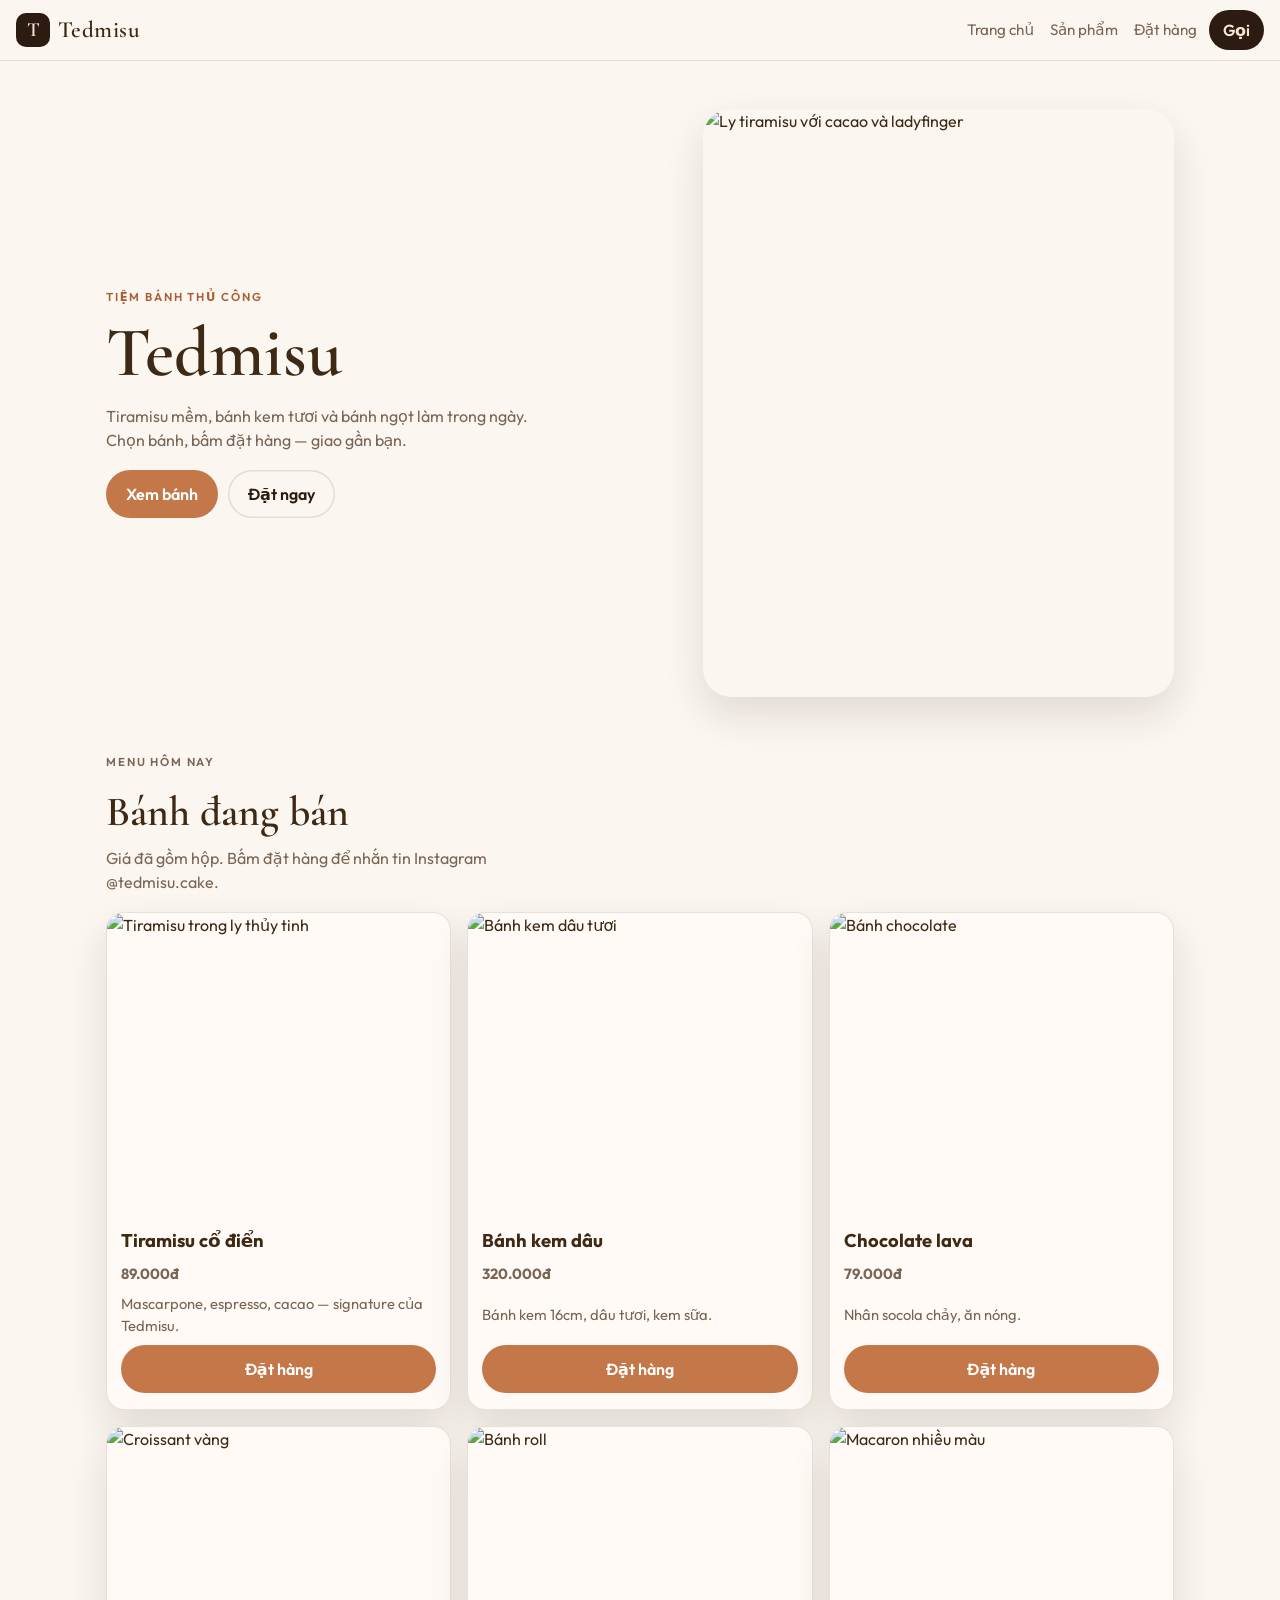
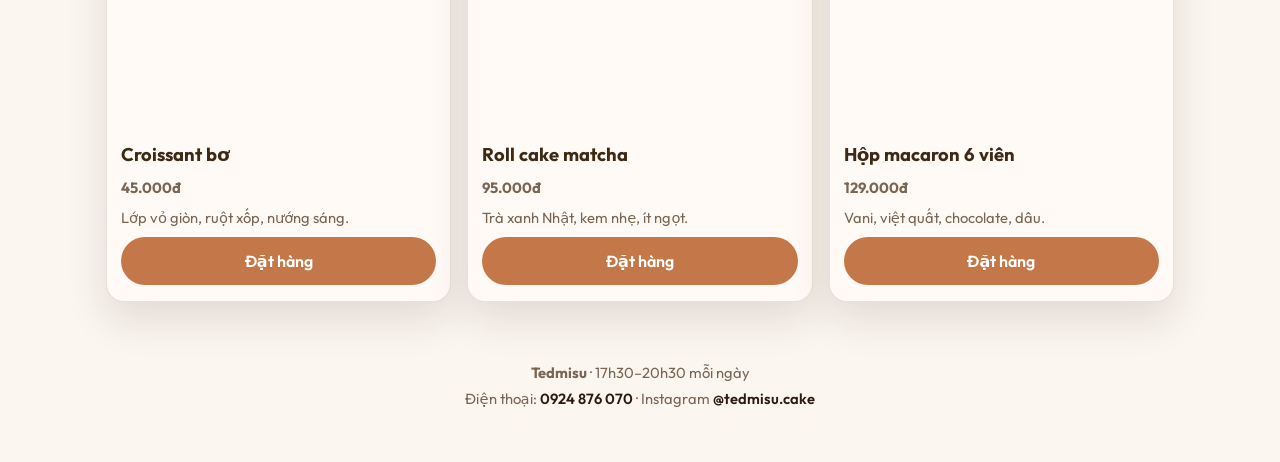
==== index.html @ 6d4028c5 "Tedmisu website" ====
<!DOCTYPE html>
<html lang="vi">
  <head>
    <meta charset="UTF-8" />
    <meta name="viewport" content="width=device-width, initial-scale=1, viewport-fit=cover" />
    <title>Tedmisu — Tiệm bánh thủ công</title>
    <meta name="description" content="Tedmisu — bánh tiramisu, bánh kem và bánh ngọt làm mới mỗi ngày. Đặt hàng nhanh trên điện thoại." />
    <link rel="preconnect" href="https://fonts.googleapis.com" />
    <link rel="preconnect" href="https://fonts.gstatic.com" crossorigin />
    <link
      href="https://fonts.googleapis.com/css2?family=Cormorant+Garamond:ital,wght@0,500;0,600;0,700;1,500&family=Outfit:wght@400;500;600;700&display=swap"
      rel="stylesheet"
    />
    <link rel="icon" href="data:image/svg+xml,%3Csvg xmlns='http://www.w3.org/2000/svg' viewBox='0 0 64 64'%3E%3Crect rx='14' width='64' height='64' fill='%233D2914'/%3E%3Ctext x='32' y='42' text-anchor='middle' font-size='28' fill='%23F6E7D4'%3ET%3C/text%3E%3C/svg%3E" />
    <link rel="stylesheet" href="styles.css" />
  </head>
  <body>
    <a class="skip" href="#san-pham">Tới danh sách bánh</a>

    <header class="topbar">
      <a class="brand" href="#home">
        <span class="brand-mark">T</span>
        <span class="brand-name">Tedmisu</span>
      </a>
      <nav class="nav" aria-label="Chính">
        <a href="#home">Trang chủ</a>
        <a href="#san-pham">Sản phẩm</a>
        <a href="https://ig.me/m/tedmisu.cake" target="_blank" rel="noopener noreferrer">Đặt hàng</a>
      </nav>
      <a class="phone-btn" href="tel:0924876070">Gọi</a>
    </header>

    <main>
      <section class="hero" id="home">
        <div class="hero-copy">
          <p class="eyebrow">Tiệm bánh thủ công</p>
          <h1>Tedmisu</h1>
          <p class="lede">
            Tiramisu mềm, bánh kem tươi và bánh ngọt làm trong ngày. Chọn bánh, bấm đặt hàng — giao gần bạn.
          </p>
          <div class="hero-actions">
            <a class="btn btn-primary" href="#san-pham">Xem bánh</a>
            <a class="btn btn-ghost" href="https://ig.me/m/tedmisu.cake" target="_blank" rel="noopener noreferrer">Đặt ngay</a>
          </div>
        </div>
        <figure class="hero-photo">
          <img
            src="https://images.unsplash.com/photo-1571877227200-a0d98ea607e9?auto=format&fit=crop&w=1200&q=80"
            alt="Ly tiramisu với cacao và ladyfinger"
            width="800"
            height="1000"
          />
        </figure>
      </section>

      <section class="products" id="san-pham">
        <div class="section-head">
          <p class="eyebrow">Menu hôm nay</p>
          <h2>Bánh đang bán</h2>
          <p>Giá đã gồm hộp. Bấm đặt hàng để nhắn tin Instagram @tedmisu.cake.</p>
        </div>
        <div class="grid" id="product-grid"></div>
      </section>

    </main>

    <footer class="footer">
      <p><strong>Tedmisu</strong> · 17h30–20h30 mỗi ngày</p>
      <p>
        Điện thoại: <a href="tel:0924876070">0924 876 070</a>
        · Instagram
        <a href="https://www.instagram.com/tedmisu.cake/" target="_blank" rel="noopener noreferrer">@tedmisu.cake</a>
      </p>
    </footer>

    <script src="app.js"></script>
  </body>
</html>
---- styles.css ----
:root {
  --cream: #fbf6f0;
  --milk: #fffaf5;
  --paper: #f3e6d8;
  --cocoa: #2c1b10;
  --ink: #3d2914;
  --muted: #7a6554;
  --caramel: #c4784a;
  --caramel-deep: #a85d32;
  --line: rgba(61, 41, 20, 0.12);
  --shadow: 0 18px 40px rgba(44, 27, 16, 0.12);
  --radius: 18px;
  --font: "Outfit", system-ui, sans-serif;
  --display: "Cormorant Garamond", Georgia, serif;
}

*,
*::before,
*::after {
  box-sizing: border-box;
}

html {
  scroll-behavior: smooth;
}

body {
  margin: 0;
  font-family: var(--font);
  color: var(--ink);
  background: var(--cream);
  line-height: 1.5;
}

img {
  max-width: 100%;
  display: block;
}

a {
  color: inherit;
}

.skip {
  position: absolute;
  left: -999px;
}

.skip:focus {
  left: 12px;
  top: 12px;
  background: #fff;
  padding: 8px 12px;
  z-index: 20;
}

.topbar {
  position: sticky;
  top: 0;
  z-index: 10;
  display: flex;
  align-items: center;
  gap: 12px;
  padding: 10px 16px;
  padding-top: max(10px, env(safe-area-inset-top));
  background: rgba(251, 246, 240, 0.92);
  backdrop-filter: blur(12px);
  border-bottom: 1px solid var(--line);
}

.brand {
  display: flex;
  align-items: center;
  gap: 8px;
  text-decoration: none;
  font-weight: 600;
}

.brand-mark {
  width: 34px;
  height: 34px;
  border-radius: 10px;
  background: var(--cocoa);
  color: #f6e7d4;
  display: grid;
  place-items: center;
  font-family: var(--display);
  font-size: 1.25rem;
}

.brand-name {
  font-family: var(--display);
  font-size: 1.45rem;
  letter-spacing: 0.02em;
}

.nav {
  display: none;
  gap: 16px;
  margin-left: auto;
  font-size: 0.95rem;
}

.nav a {
  text-decoration: none;
  color: var(--muted);
}

.nav a:hover {
  color: var(--cocoa);
}

.phone-btn {
  margin-left: auto;
  background: var(--cocoa);
  color: #f6e7d4;
  border-radius: 999px;
  padding: 8px 14px;
  font-weight: 600;
  text-decoration: none;
}

.hero,
.products,
.order {
  padding: 28px 16px;
  max-width: 1100px;
  margin: 0 auto;
}

.hero {
  display: grid;
  gap: 22px;
}

.eyebrow {
  text-transform: uppercase;
  letter-spacing: 0.16em;
  font-size: 0.72rem;
  color: var(--caramel-deep);
  margin: 0 0 8px;
  font-weight: 600;
}

h1,
h2 {
  font-family: var(--display);
  font-weight: 600;
  line-height: 1.15;
  margin: 0 0 10px;
}

h1 {
  font-size: clamp(2.6rem, 10vw, 4.4rem);
}

h2 {
  font-size: clamp(1.8rem, 5vw, 2.6rem);
}

.lede,
.section-head p {
  color: var(--muted);
  margin: 0 0 18px;
  max-width: 42ch;
}

.hero-actions {
  display: flex;
  flex-wrap: wrap;
  gap: 10px;
}

.btn {
  display: inline-flex;
  justify-content: center;
  align-items: center;
  text-decoration: none;
  border: 0;
  border-radius: 999px;
  padding: 12px 20px;
  font: inherit;
  font-weight: 600;
  cursor: pointer;
}

.btn-primary {
  background: var(--caramel);
  color: #fff;
}

.btn-primary:hover {
  background: var(--caramel-deep);
}

.btn-ghost {
  background: transparent;
  color: var(--cocoa);
  box-shadow: inset 0 0 0 1.5px var(--line);
}

.hero-photo {
  margin: 0;
  border-radius: 28px;
  overflow: hidden;
  box-shadow: var(--shadow);
  aspect-ratio: 4 / 5;
}

.hero-photo img {
  width: 100%;
  height: 100%;
  object-fit: cover;
}

.section-head {
  margin-bottom: 8px;
}

.grid {
  display: grid;
  gap: 16px;
}

.card {
  background: var(--milk);
  border-radius: var(--radius);
  overflow: hidden;
  box-shadow: var(--shadow);
  border: 1px solid var(--line);
  display: flex;
  flex-direction: column;
}

.card img {
  width: 100%;
  aspect-ratio: 4 / 3;
  object-fit: cover;
}

.card-body {
  padding: 14px 14px 16px;
  display: flex;
  flex-direction: column;
  gap: 8px;
  flex: 1;
}

.card h3 {
  margin: 0;
  font-size: 1.15rem;
}

.price {
  font-weight: 700;
  color: var(--caramel-deep);
}

.card p {
  margin: 0;
  color: var(--muted);
  font-size: 0.92rem;
  flex: 1;
}

.order-form {
  display: grid;
  gap: 12px;
  background: var(--milk);
  padding: 16px;
  border-radius: var(--radius);
  border: 1px solid var(--line);
}

label {
  display: grid;
  gap: 6px;
  font-size: 0.9rem;
  font-weight: 600;
}

input,
textarea,
select {
  font: inherit;
  font-weight: 400;
  padding: 12px 12px;
  border-radius: 12px;
  border: 1px solid var(--line);
  background: #fff;
  color: var(--ink);
}

.form-hint {
  margin: 0;
  color: var(--muted);
  font-weight: 400;
}

.full-btn {
  width: 100%;
}

.footer {
  padding: 28px 16px 48px;
  text-align: center;
  color: var(--muted);
  font-size: 0.92rem;
}

.footer a {
  color: var(--cocoa);
  text-decoration: none;
  font-weight: 600;
}

.footer p {
  margin: 4px 0;
}

.toast {
  position: fixed;
  left: 50%;
  bottom: 24px;
  transform: translateX(-50%);
  background: var(--cocoa);
  color: #f6e7d4;
  padding: 12px 18px;
  border-radius: 999px;
  z-index: 40;
  white-space: nowrap;
}

.toast[hidden] {
  display: none;
}

@media (min-width: 720px) {
  .nav {
    display: flex;
  }

  .phone-btn {
    margin-left: 0;
  }

  .hero {
    grid-template-columns: 1.1fr 0.9fr;
    align-items: center;
    padding-top: 48px;
  }

  .hero-photo {
    aspect-ratio: 4 / 5;
  }

  .grid {
    grid-template-columns: repeat(2, 1fr);
  }

  .order-form {
    grid-template-columns: 1fr 1fr;
  }

  .full,
  .form-hint,
  .full-btn {
    grid-column: 1 / -1;
  }
}

@media (min-width: 1024px) {
  .grid {
    grid-template-columns: repeat(3, 1fr);
  }
}
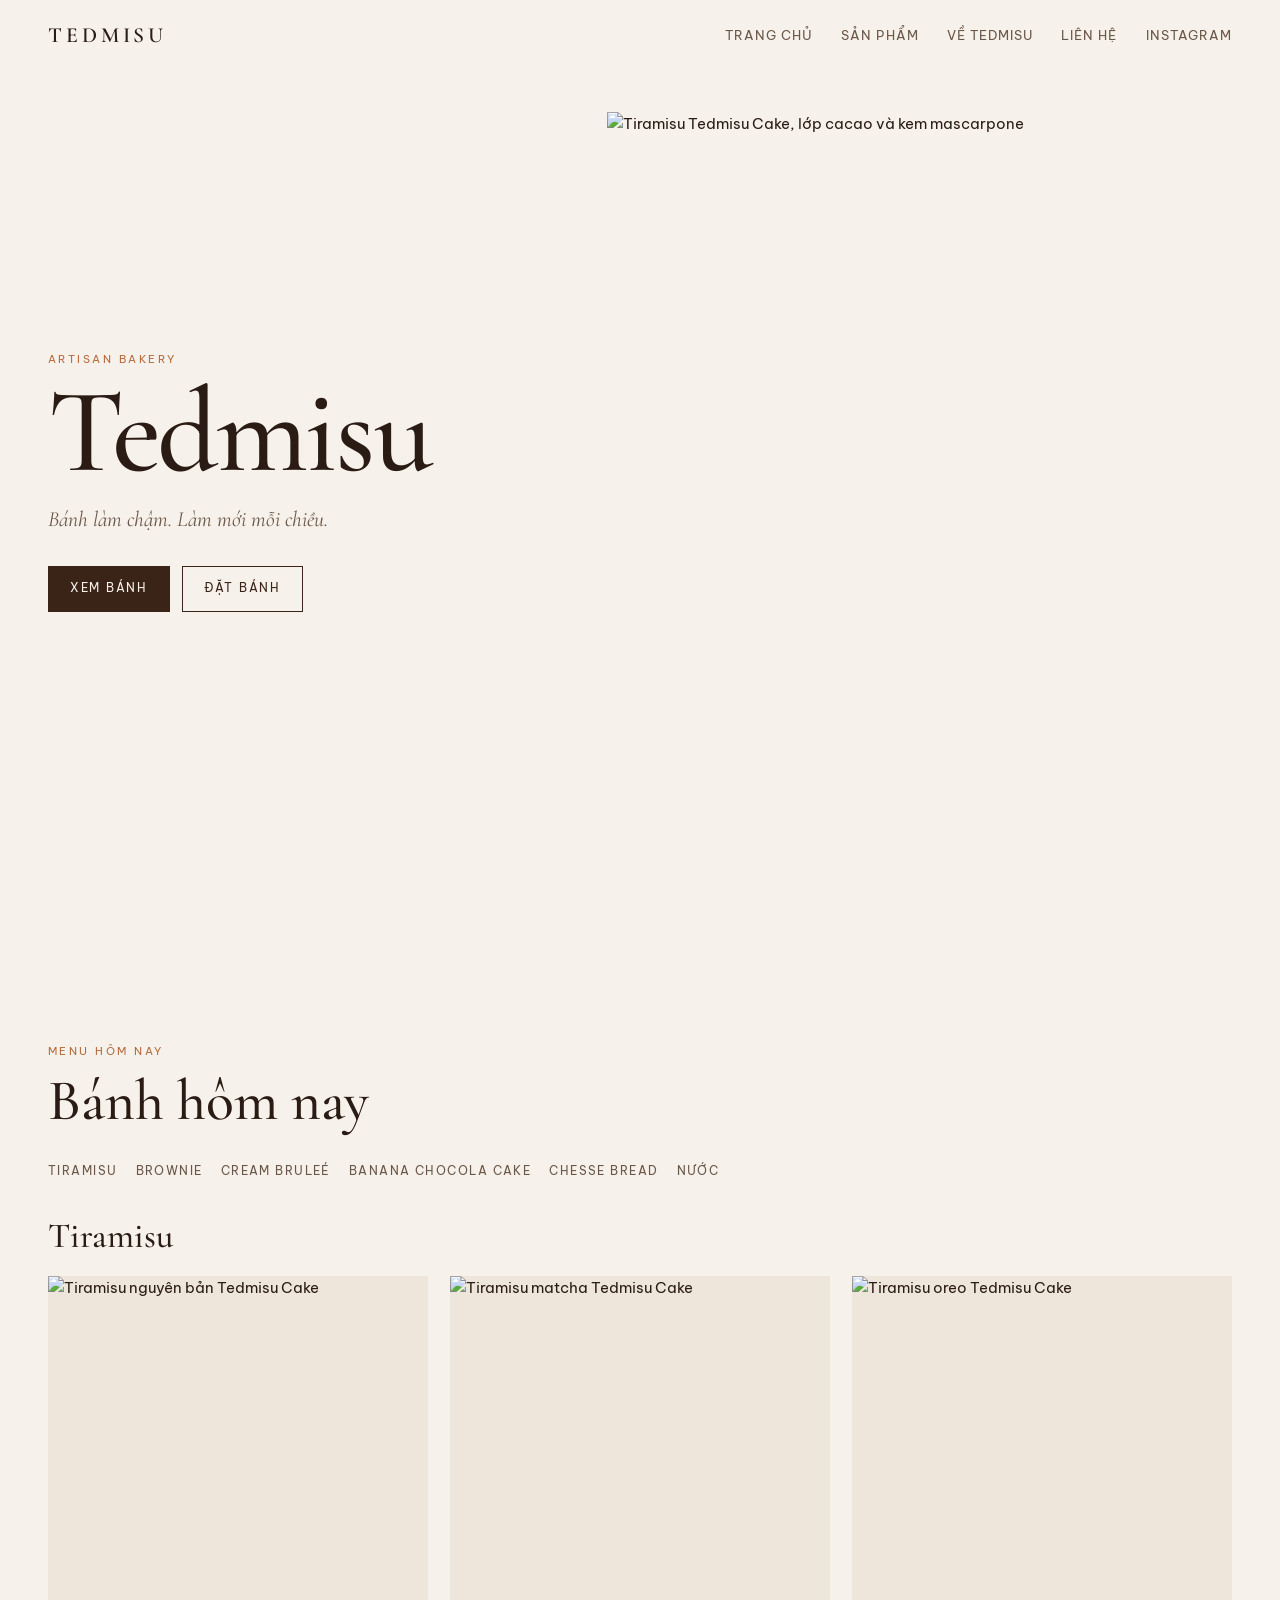
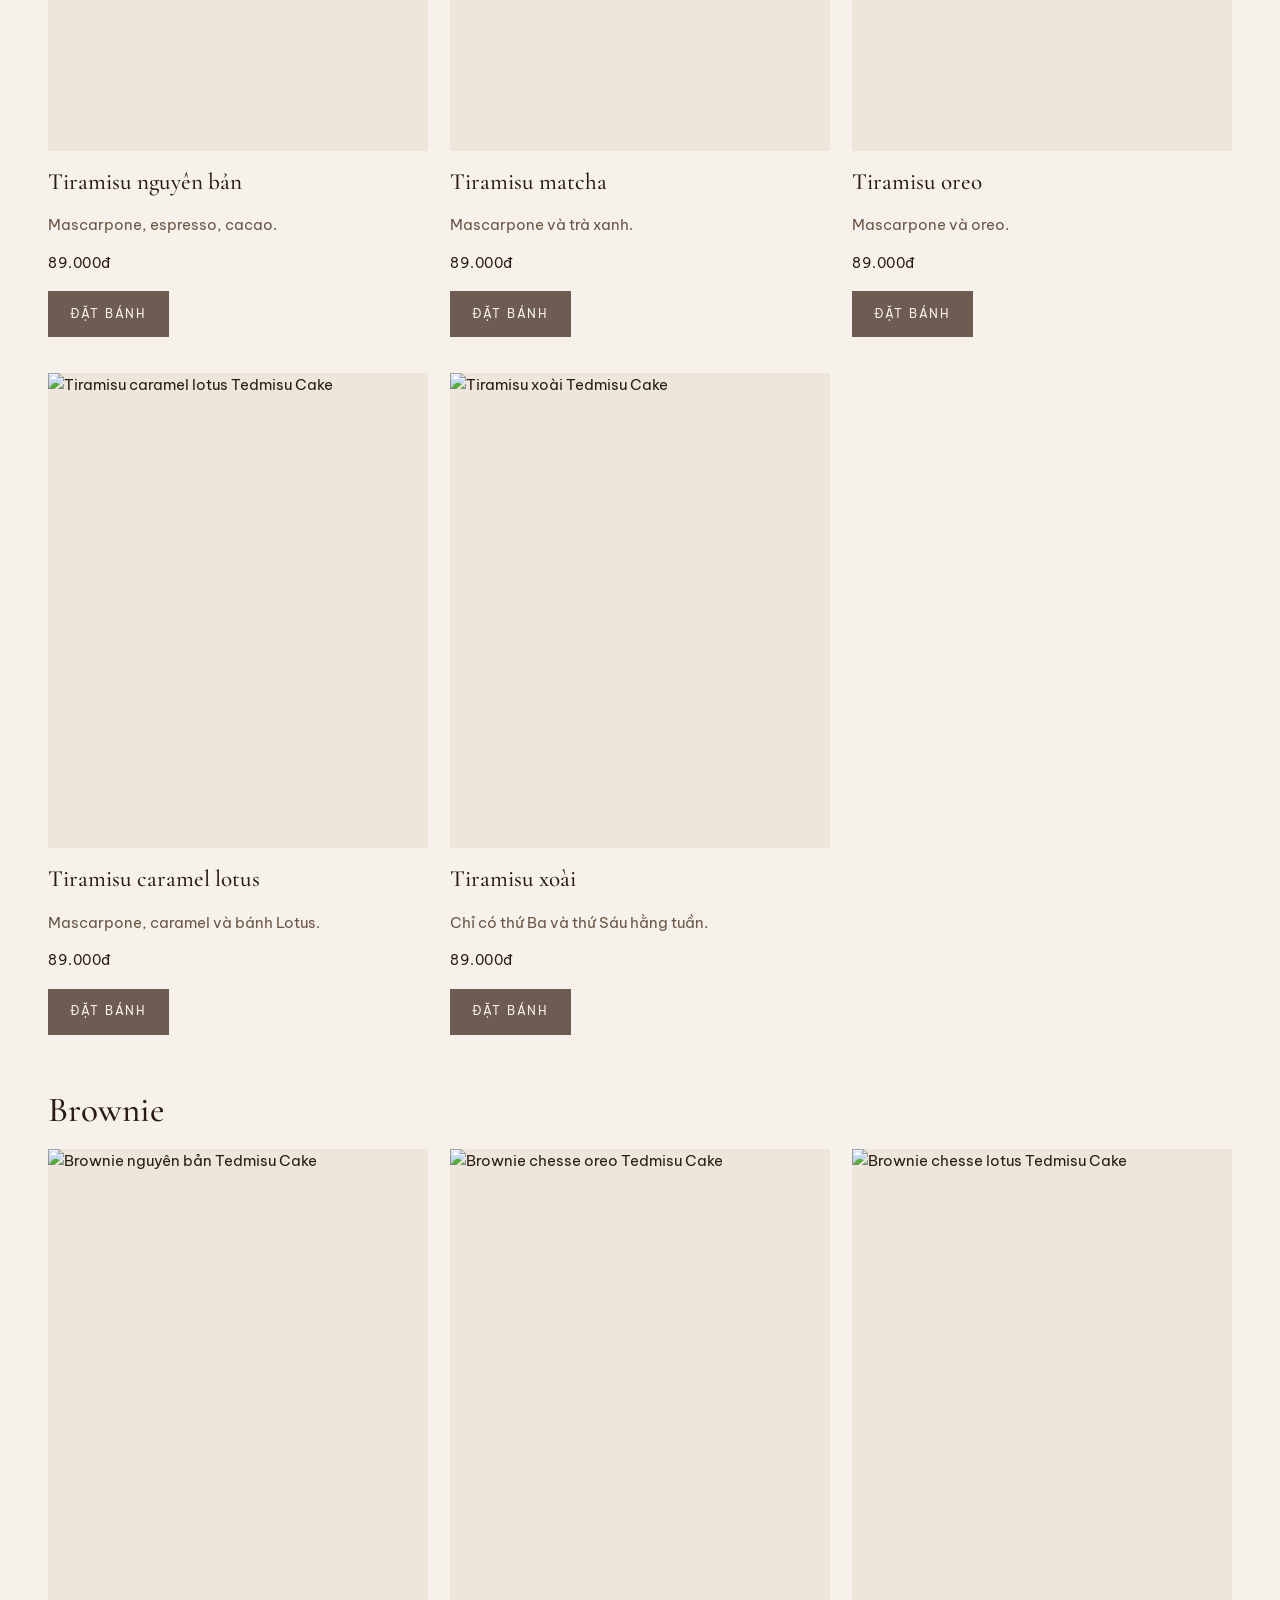
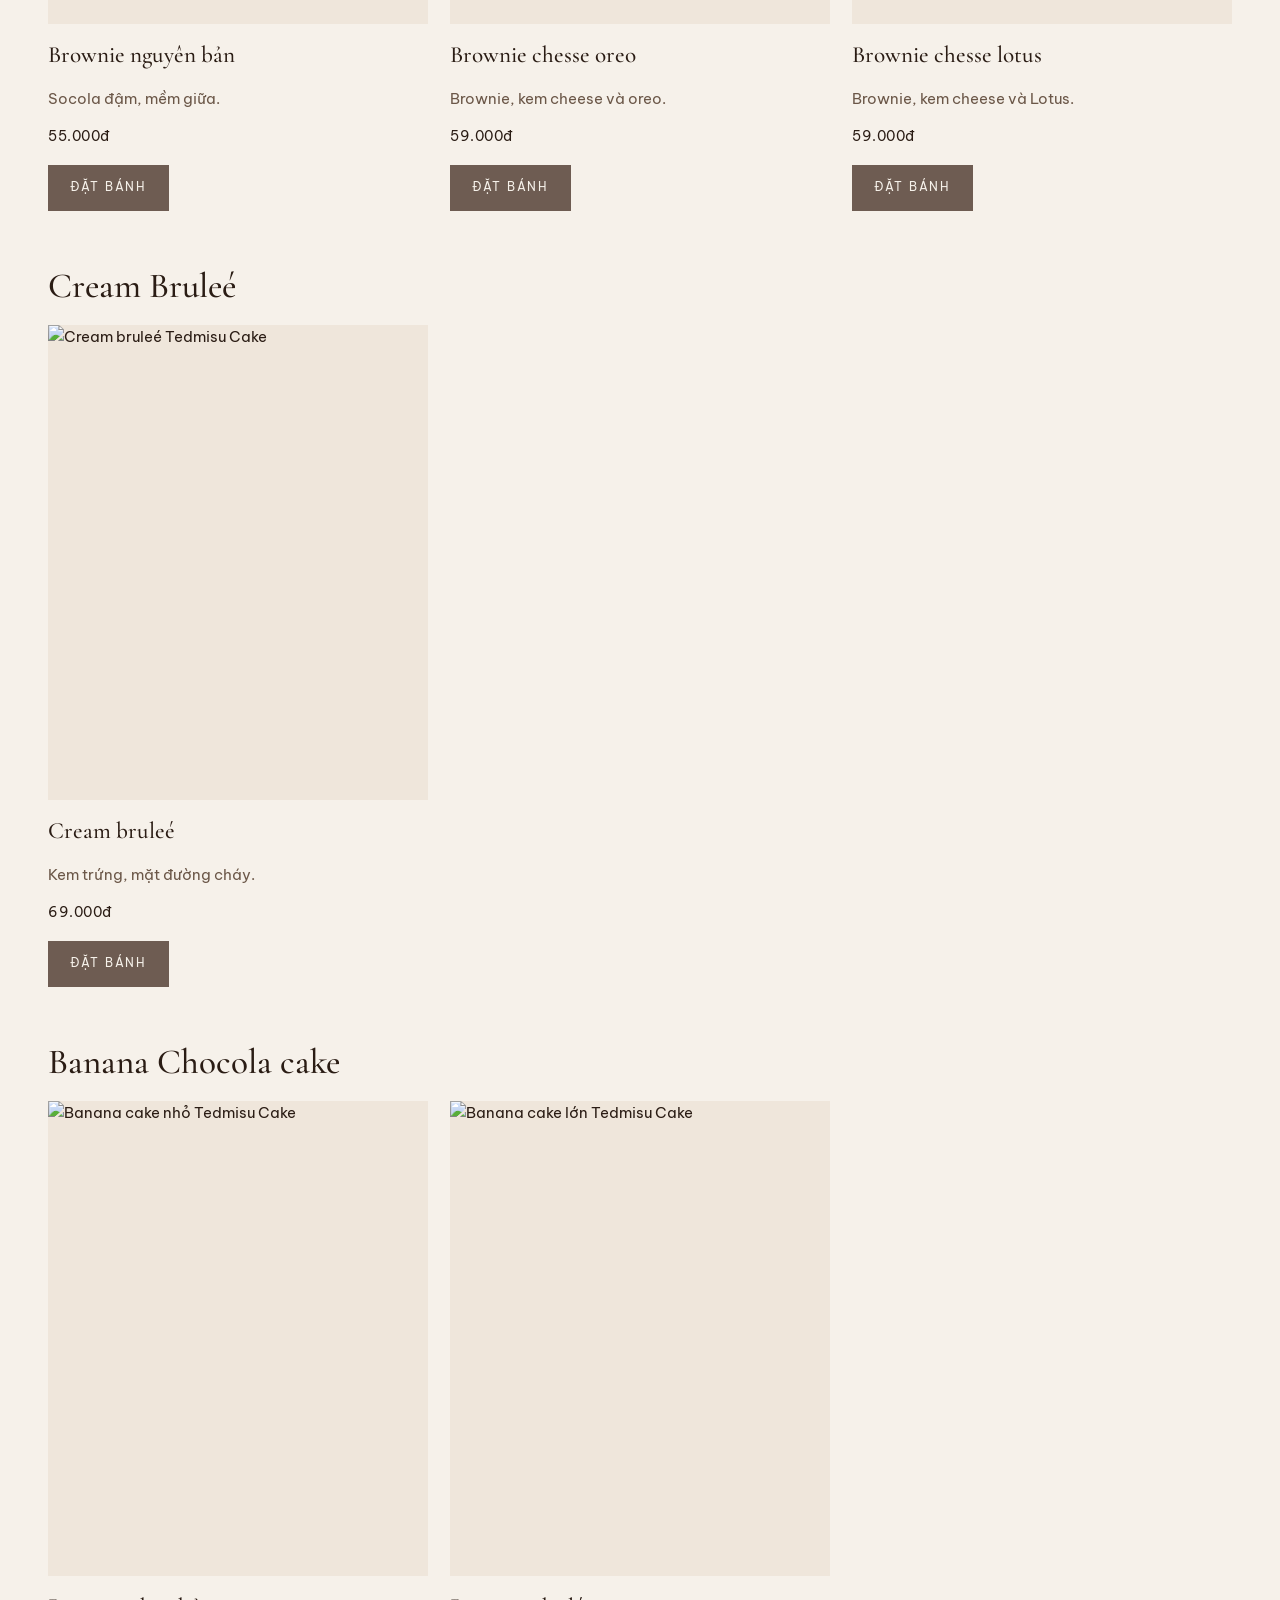
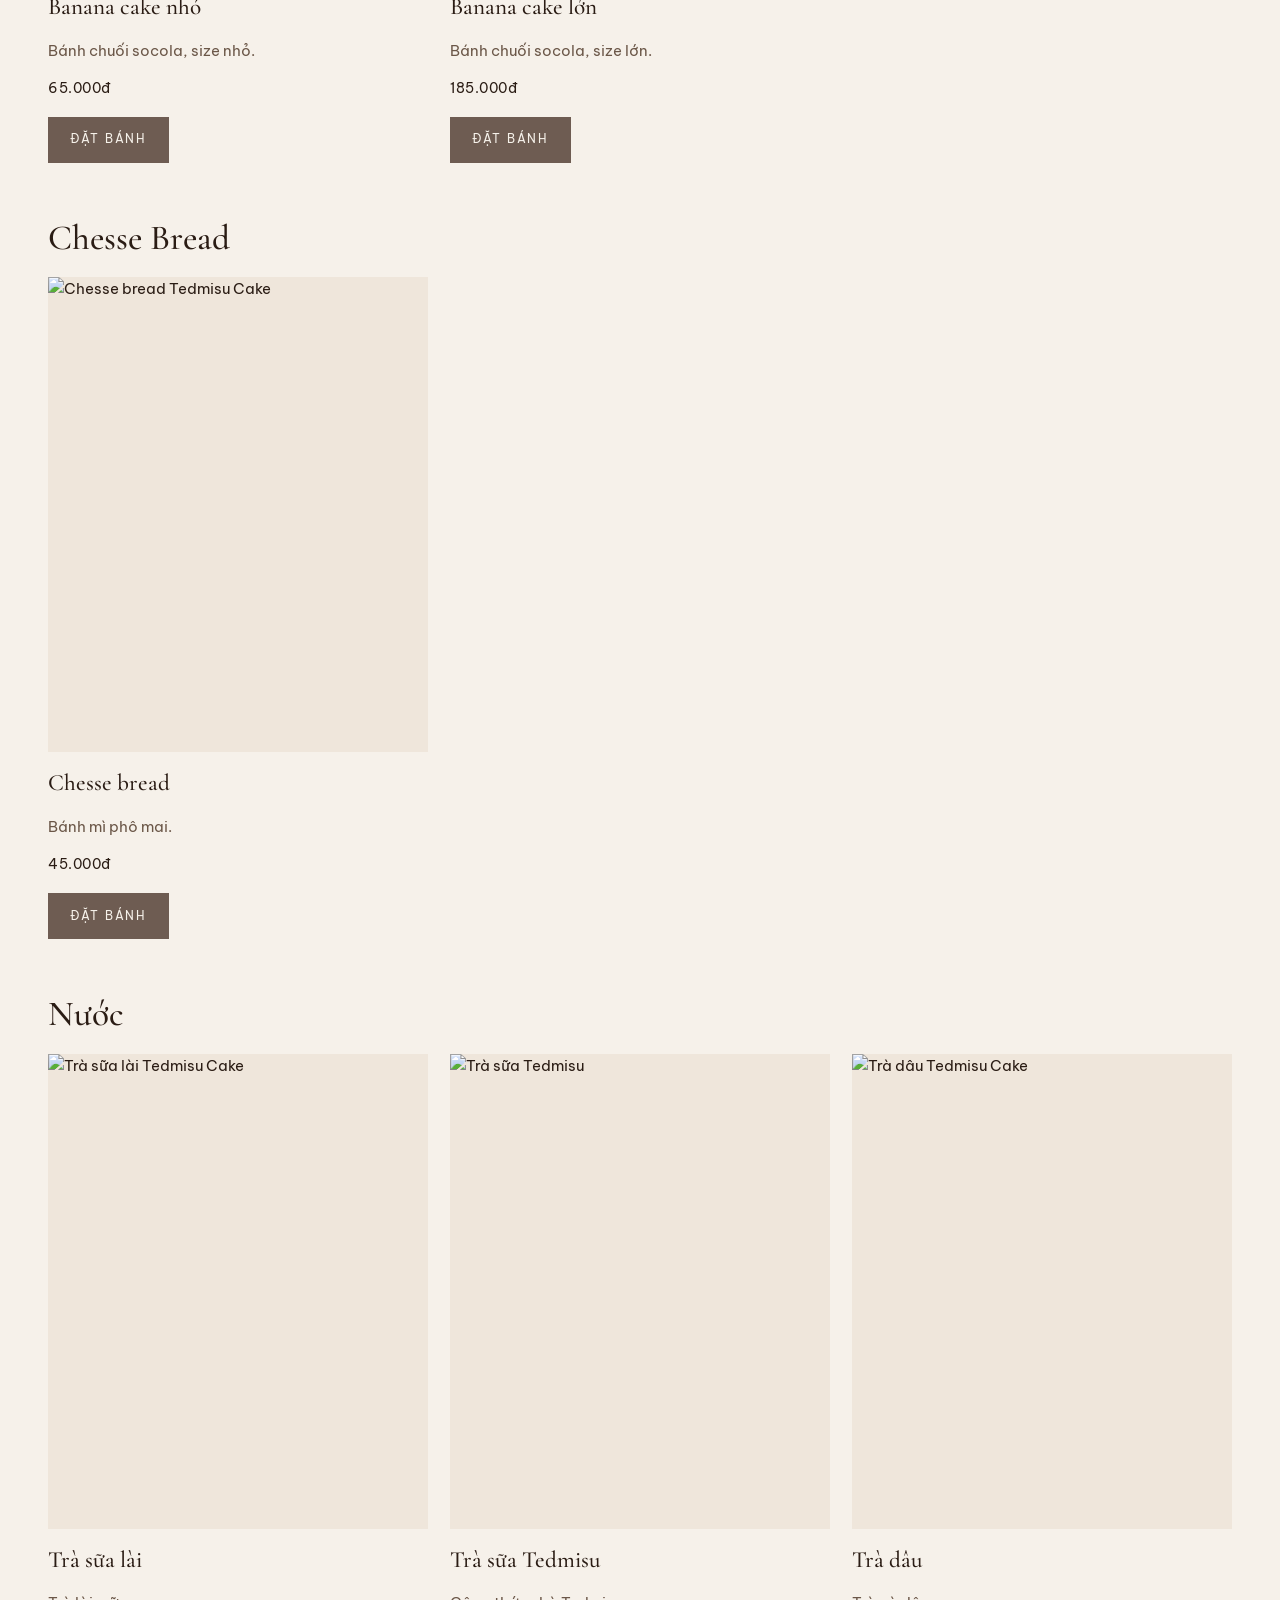
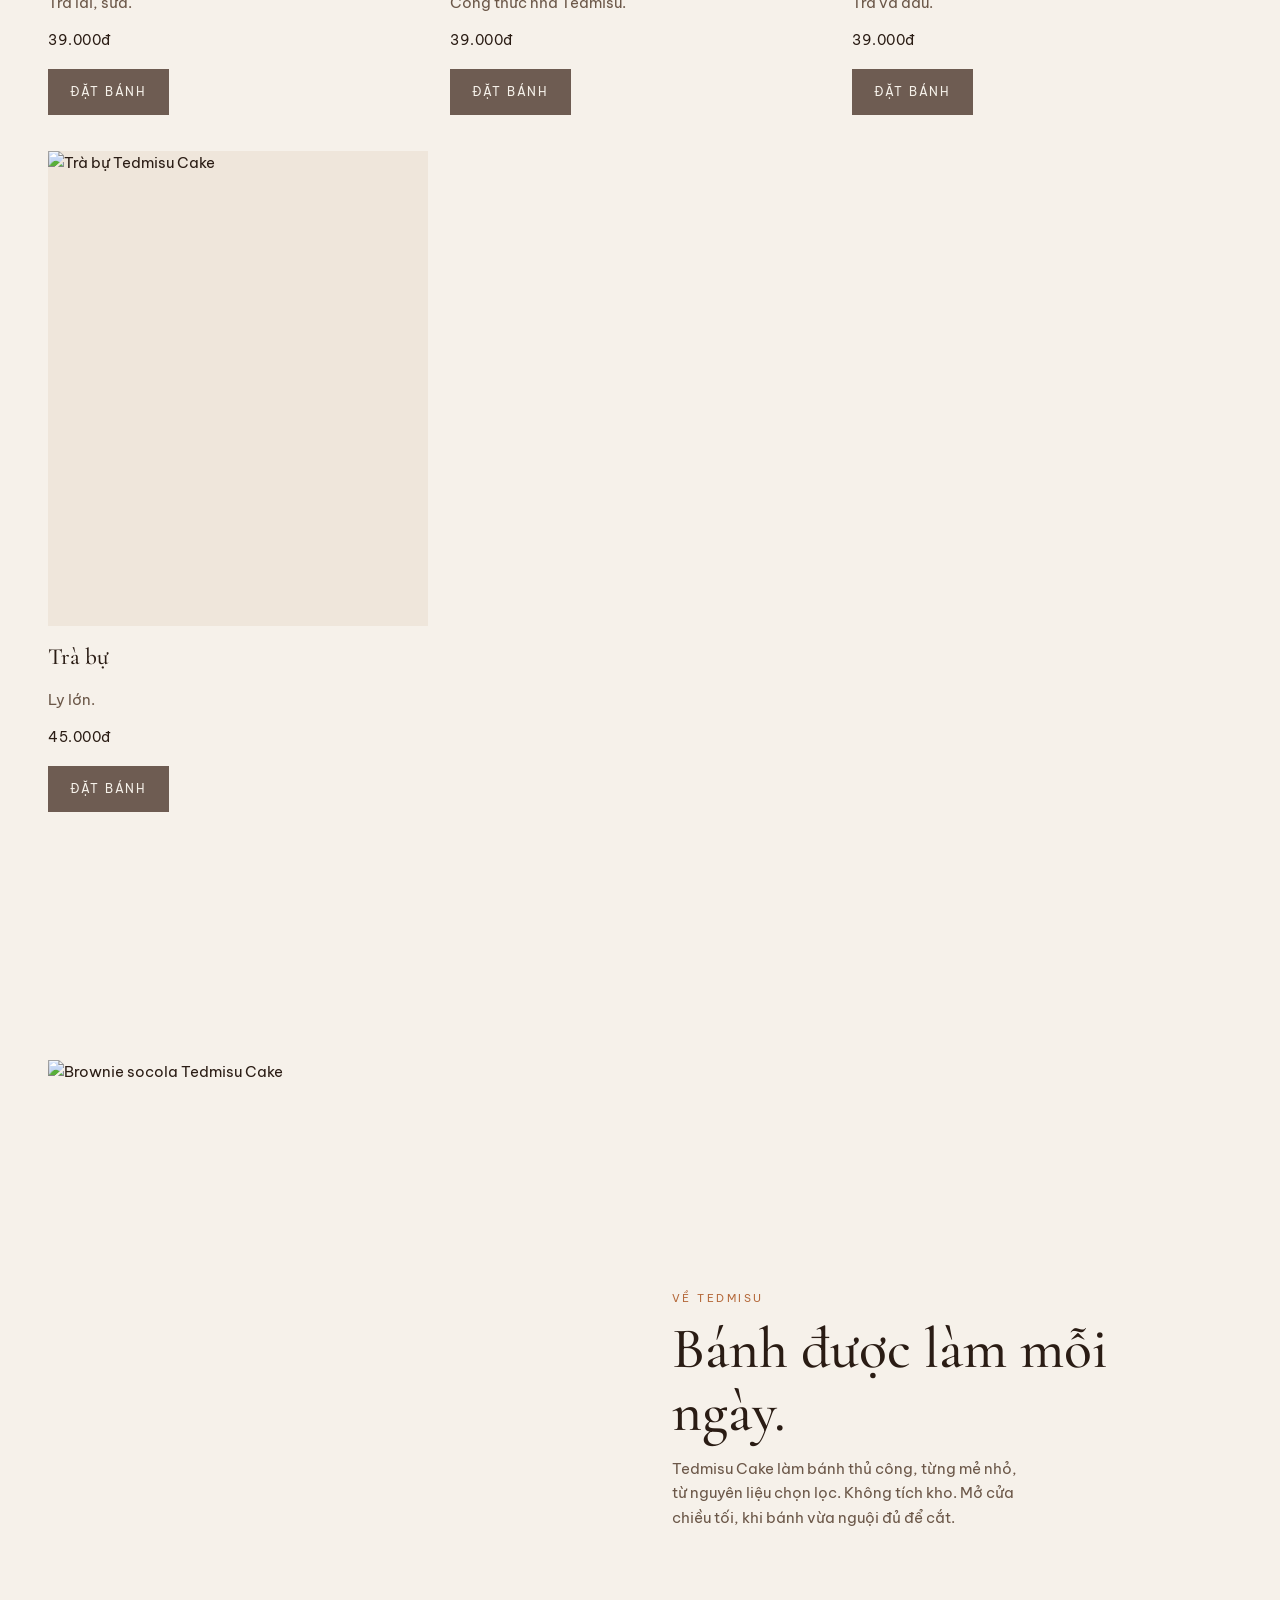
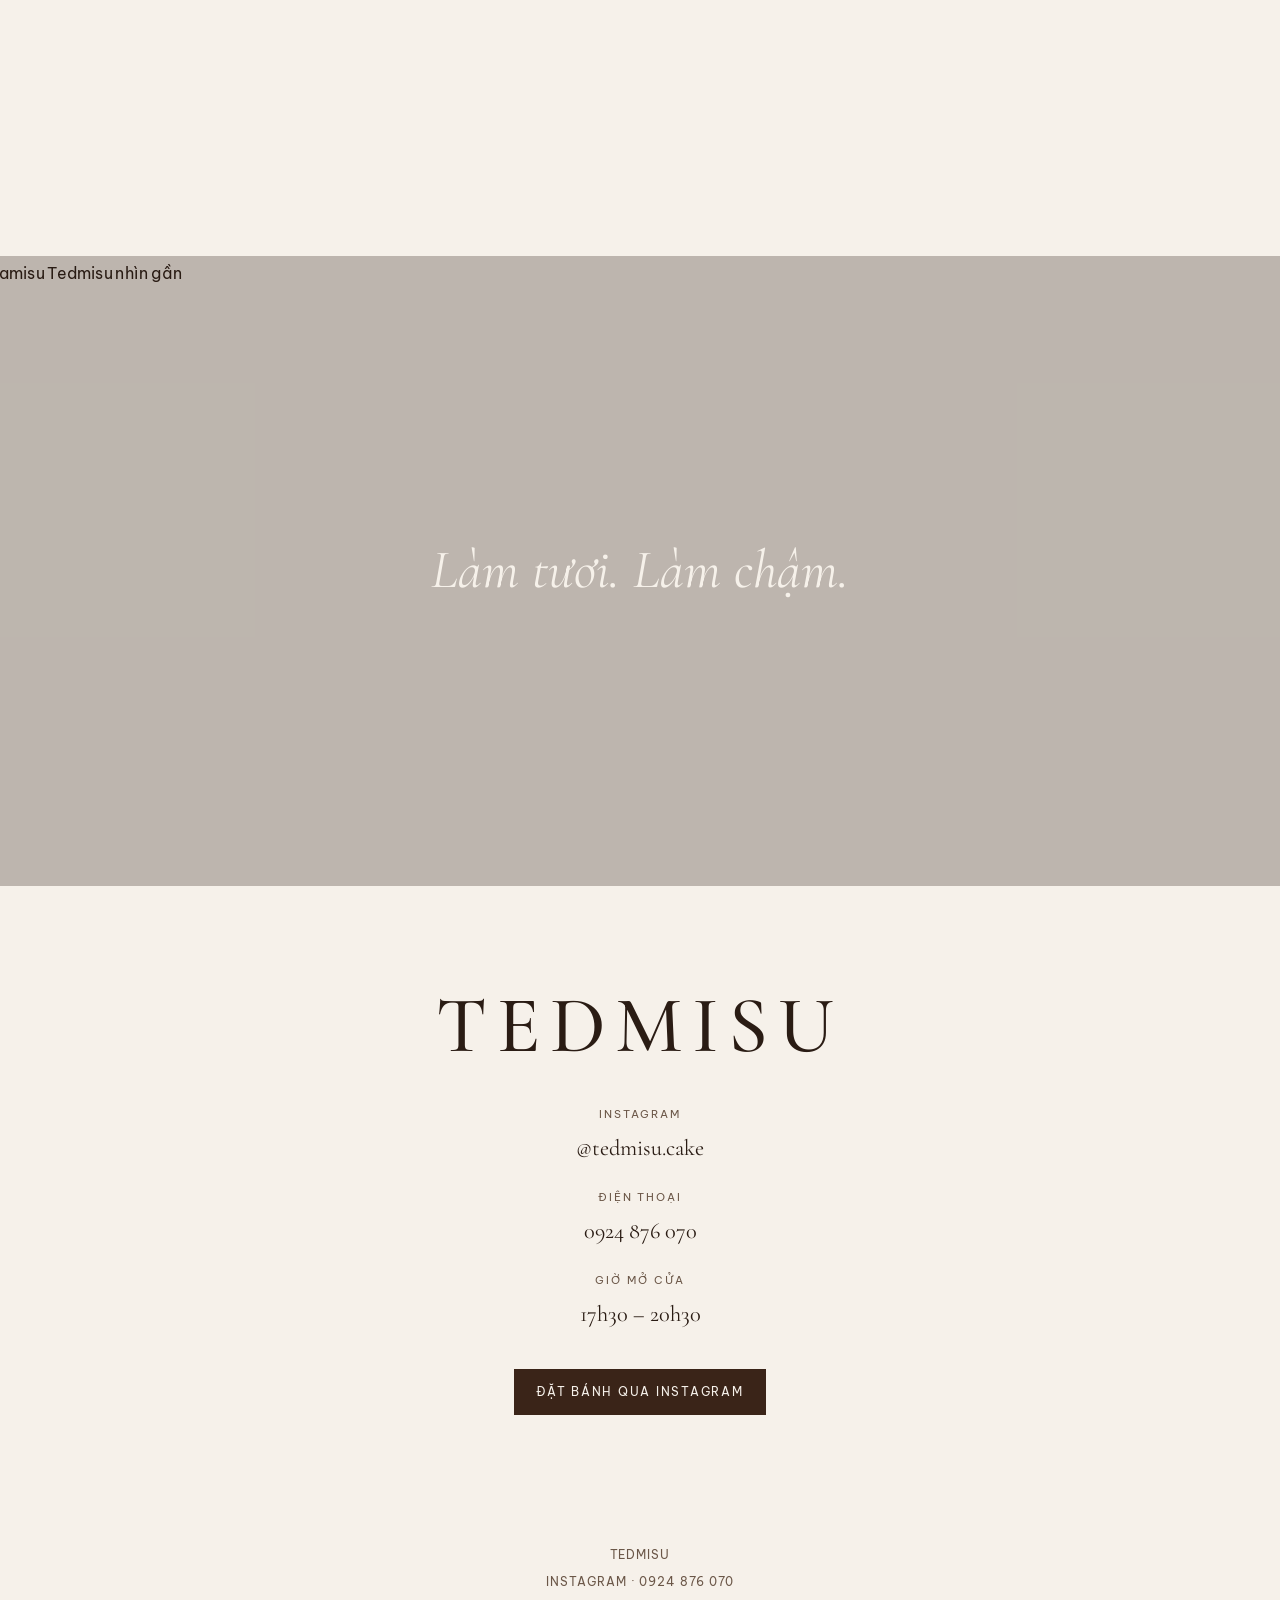
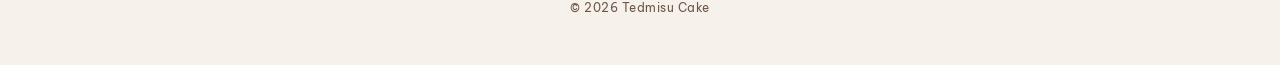
==== commit a0686976: "update website" ====
--- a/index.html
+++ b/index.html
@@ -3,74 +3,140 @@
   <head>
     <meta charset="UTF-8" />
     <meta name="viewport" content="width=device-width, initial-scale=1, viewport-fit=cover" />
-    <title>Tedmisu — Tiệm bánh thủ công</title>
-    <meta name="description" content="Tedmisu — bánh tiramisu, bánh kem và bánh ngọt làm mới mỗi ngày. Đặt hàng nhanh trên điện thoại." />
+    <title>Tedmisu Cake — Bánh handmade, làm mới mỗi ngày</title>
+    <meta
+      name="description"
+      content="Tedmisu Cake: tiramisu, brownie, cream bruleé, banana chocola cake, chesse bread và nước. Bánh làm trong ngày. Đặt qua Instagram @tedmisu.cake."
+    />
     <link rel="preconnect" href="https://fonts.googleapis.com" />
     <link rel="preconnect" href="https://fonts.gstatic.com" crossorigin />
     <link
-      href="https://fonts.googleapis.com/css2?family=Cormorant+Garamond:ital,wght@0,500;0,600;0,700;1,500&family=Outfit:wght@400;500;600;700&display=swap"
+      href="https://fonts.googleapis.com/css2?family=Be+Vietnam+Pro:wght@400;500;600&family=Cormorant+Garamond:ital,wght@0,500;0,600;0,700;1,500;1,600&display=swap"
       rel="stylesheet"
     />
-    <link rel="icon" href="data:image/svg+xml,%3Csvg xmlns='http://www.w3.org/2000/svg' viewBox='0 0 64 64'%3E%3Crect rx='14' width='64' height='64' fill='%233D2914'/%3E%3Ctext x='32' y='42' text-anchor='middle' font-size='28' fill='%23F6E7D4'%3ET%3C/text%3E%3C/svg%3E" />
+    <link
+      rel="icon"
+      href="data:image/svg+xml,%3Csvg xmlns='http://www.w3.org/2000/svg' viewBox='0 0 64 64'%3E%3Crect width='64' height='64' fill='%232A1C14'/%3E%3Ctext x='32' y='42' text-anchor='middle' font-size='26' fill='%23F4EDE4'%3ET%3C/text%3E%3C/svg%3E"
+    />
     <link rel="stylesheet" href="styles.css" />
   </head>
   <body>
-    <a class="skip" href="#san-pham">Tới danh sách bánh</a>
+    <a class="skip" href="#san-pham">Tới menu bánh</a>
 
-    <header class="topbar">
-      <a class="brand" href="#home">
-        <span class="brand-mark">T</span>
-        <span class="brand-name">Tedmisu</span>
-      </a>
-      <nav class="nav" aria-label="Chính">
+    <header class="header">
+      <a class="logo" href="#home">Tedmisu</a>
+      <nav class="nav-desktop" aria-label="Chính">
         <a href="#home">Trang chủ</a>
         <a href="#san-pham">Sản phẩm</a>
-        <a href="https://ig.me/m/tedmisu.cake" target="_blank" rel="noopener noreferrer">Đặt hàng</a>
+        <a href="#ve-tedmisu">Về Tedmisu</a>
+        <a href="#lien-he">Liên hệ</a>
+        <a href="https://www.instagram.com/tedmisu.cake/" target="_blank" rel="noopener noreferrer">Instagram</a>
       </nav>
-      <a class="phone-btn" href="tel:0924876070">Gọi</a>
+      <button class="menu-toggle" type="button" aria-expanded="false" aria-controls="mobile-menu">
+        Menu
+      </button>
     </header>
+
+    <div class="drawer" id="mobile-menu" hidden>
+      <button class="drawer-close" type="button">Đóng</button>
+      <nav class="nav-mobile" aria-label="Điện thoại">
+        <a href="#home">Trang chủ</a>
+        <a href="#san-pham">Sản phẩm</a>
+        <a href="#ve-tedmisu">Về Tedmisu</a>
+        <a href="#lien-he">Liên hệ</a>
+        <a href="https://www.instagram.com/tedmisu.cake/" target="_blank" rel="noopener noreferrer">Instagram</a>
+        <a class="drawer-cta" href="https://ig.me/m/tedmisu.cake" target="_blank" rel="noopener noreferrer">Đặt bánh</a>
+      </nav>
+    </div>
 
     <main>
       <section class="hero" id="home">
         <div class="hero-copy">
-          <p class="eyebrow">Tiệm bánh thủ công</p>
+          <p class="kicker">Artisan bakery</p>
           <h1>Tedmisu</h1>
-          <p class="lede">
-            Tiramisu mềm, bánh kem tươi và bánh ngọt làm trong ngày. Chọn bánh, bấm đặt hàng — giao gần bạn.
-          </p>
+          <p class="tagline">Bánh làm chậm. Làm mới mỗi chiều.</p>
           <div class="hero-actions">
-            <a class="btn btn-primary" href="#san-pham">Xem bánh</a>
-            <a class="btn btn-ghost" href="https://ig.me/m/tedmisu.cake" target="_blank" rel="noopener noreferrer">Đặt ngay</a>
+            <a class="btn" href="#san-pham">Xem bánh</a>
+            <a class="btn btn-ghost" href="https://ig.me/m/tedmisu.cake" target="_blank" rel="noopener noreferrer">Đặt bánh</a>
           </div>
         </div>
-        <figure class="hero-photo">
+        <figure class="hero-media">
           <img
-            src="https://images.unsplash.com/photo-1571877227200-a0d98ea607e9?auto=format&fit=crop&w=1200&q=80"
-            alt="Ly tiramisu với cacao và ladyfinger"
-            width="800"
-            height="1000"
+            src="https://images.unsplash.com/photo-1571877227200-a0d98ea607e9?auto=format&fit=crop&w=1400&q=80"
+            alt="Tiramisu Tedmisu Cake, lớp cacao và kem mascarpone"
+            width="900"
+            height="1100"
           />
         </figure>
       </section>
 
-      <section class="products" id="san-pham">
-        <div class="section-head">
-          <p class="eyebrow">Menu hôm nay</p>
-          <h2>Bánh đang bán</h2>
-          <p>Giá đã gồm hộp. Bấm đặt hàng để nhắn tin Instagram @tedmisu.cake.</p>
-        </div>
-        <div class="grid" id="product-grid"></div>
+      <section class="menu" id="san-pham">
+        <header class="section-intro">
+          <p class="kicker">Menu hôm nay</p>
+          <h2>Bánh hôm nay</h2>
+        </header>
+        <nav class="menu-index" aria-label="Nhóm bánh"></nav>
+        <div id="menu"></div>
       </section>
 
+      <section class="story" id="ve-tedmisu">
+        <figure class="story-media">
+          <img
+            src="https://images.unsplash.com/photo-1606313564200-e75d5e30476c?auto=format&fit=crop&w=1200&q=80"
+            alt="Brownie socola Tedmisu Cake"
+            width="800"
+            height="1000"
+            loading="lazy"
+          />
+        </figure>
+        <div class="story-copy">
+          <p class="kicker">Về Tedmisu</p>
+          <h2>Bánh được làm mỗi ngày.</h2>
+          <p>Tedmisu Cake làm bánh thủ công, từng mẻ nhỏ, từ nguyên liệu chọn lọc. Không tích kho. Mở cửa chiều tối, khi bánh vừa nguội đủ để cắt.</p>
+        </div>
+      </section>
+
+      <section class="banner" aria-label="Hình bánh lớn">
+        <img
+          src="https://images.unsplash.com/photo-1571877227200-a0d98ea607e9?auto=format&fit=crop&w=1600&q=80"
+          alt="Tiramisu Tedmisu nhìn gần"
+          width="1600"
+          height="900"
+          loading="lazy"
+        />
+        <p class="banner-line">Làm tươi. Làm chậm.</p>
+      </section>
+
+      <section class="contact" id="lien-he">
+        <h2>Tedmisu</h2>
+        <dl>
+          <div>
+            <dt>Instagram</dt>
+            <dd>
+              <a href="https://www.instagram.com/tedmisu.cake/" target="_blank" rel="noopener noreferrer">@tedmisu.cake</a>
+            </dd>
+          </div>
+          <div>
+            <dt>Điện thoại</dt>
+            <dd><a href="tel:0924876070">0924 876 070</a></dd>
+          </div>
+          <div>
+            <dt>Giờ mở cửa</dt>
+            <dd>17h30 – 20h30</dd>
+          </div>
+        </dl>
+        <a class="btn" href="https://ig.me/m/tedmisu.cake" target="_blank" rel="noopener noreferrer">Đặt bánh qua Instagram</a>
+      </section>
     </main>
 
     <footer class="footer">
-      <p><strong>Tedmisu</strong> · 17h30–20h30 mỗi ngày</p>
+      <p>Tedmisu</p>
       <p>
-        Điện thoại: <a href="tel:0924876070">0924 876 070</a>
-        · Instagram
-        <a href="https://www.instagram.com/tedmisu.cake/" target="_blank" rel="noopener noreferrer">@tedmisu.cake</a>
+        <a href="https://www.instagram.com/tedmisu.cake/" target="_blank" rel="noopener noreferrer">Instagram</a>
+        ·
+        <a href="tel:0924876070">0924 876 070</a>
       </p>
+      <p class="copy">© <span id="year"></span> Tedmisu Cake</p>
     </footer>
 
     <script src="app.js"></script>
--- a/styles.css
+++ b/styles.css
@@ -1,17 +1,12 @@
 :root {
-  --cream: #fbf6f0;
-  --milk: #fffaf5;
-  --paper: #f3e6d8;
-  --cocoa: #2c1b10;
-  --ink: #3d2914;
-  --muted: #7a6554;
-  --caramel: #c4784a;
-  --caramel-deep: #a85d32;
-  --line: rgba(61, 41, 20, 0.12);
-  --shadow: 0 18px 40px rgba(44, 27, 16, 0.12);
-  --radius: 18px;
-  --font: "Outfit", system-ui, sans-serif;
-  --display: "Cormorant Garamond", Georgia, serif;
+  --cream: #f6f1ea;
+  --paper: #efe6db;
+  --ink: #2a1c14;
+  --muted: #6b5748;
+  --cocoa: #3a2418;
+  --caramel: #b56a3c;
+  --serif: "Cormorant Garamond", "Times New Roman", serif;
+  --sans: "Be Vietnam Pro", system-ui, sans-serif;
 }
 
 *,
@@ -26,14 +21,17 @@
 
 body {
   margin: 0;
-  font-family: var(--font);
+  background: var(--cream);
   color: var(--ink);
-  background: var(--cream);
-  line-height: 1.5;
+  font-family: var(--sans);
+  font-size: 15px;
+  line-height: 1.65;
+  overflow-x: hidden;
 }
 
 img {
   max-width: 100%;
+  height: auto;
   display: block;
 }
 
@@ -47,330 +45,470 @@
 }
 
 .skip:focus {
-  left: 12px;
-  top: 12px;
+  left: 16px;
+  top: 16px;
+  z-index: 40;
   background: #fff;
   padding: 8px 12px;
-  z-index: 20;
-}
-
-.topbar {
+}
+
+.header {
   position: sticky;
   top: 0;
-  z-index: 10;
+  z-index: 20;
   display: flex;
   align-items: center;
-  gap: 12px;
-  padding: 10px 16px;
-  padding-top: max(10px, env(safe-area-inset-top));
-  background: rgba(251, 246, 240, 0.92);
-  backdrop-filter: blur(12px);
-  border-bottom: 1px solid var(--line);
-}
-
-.brand {
-  display: flex;
+  justify-content: space-between;
+  gap: 16px;
+  padding: 14px 20px;
+  padding-top: max(14px, env(safe-area-inset-top));
+  background: rgba(246, 241, 234, 0.94);
+  backdrop-filter: blur(10px);
+}
+
+.logo {
+  font-family: var(--serif);
+  font-size: 1.35rem;
+  letter-spacing: 0.18em;
+  text-transform: uppercase;
+  text-decoration: none;
+  font-weight: 600;
+}
+
+.nav-desktop {
+  display: none;
+  gap: 28px;
+  font-size: 0.82rem;
+  letter-spacing: 0.08em;
+  text-transform: uppercase;
+}
+
+.nav-desktop a {
+  text-decoration: none;
+  color: var(--muted);
+}
+
+.nav-desktop a:hover {
+  color: var(--ink);
+}
+
+.menu-toggle,
+.drawer-close {
+  font: inherit;
+  font-size: 0.78rem;
+  letter-spacing: 0.12em;
+  text-transform: uppercase;
+  background: none;
+  border: 0;
+  color: var(--ink);
+  padding: 8px 0;
+  min-height: 44px;
+  cursor: pointer;
+}
+
+.drawer {
+  position: fixed;
+  inset: 0;
+  z-index: 30;
+  background: var(--cream);
+  padding: 20px 24px;
+  display: grid;
+  align-content: start;
+  gap: 32px;
+}
+
+.drawer[hidden] {
+  display: none;
+}
+
+.drawer-close {
+  justify-self: end;
+}
+
+.nav-mobile {
+  display: grid;
+  gap: 8px;
+}
+
+.nav-mobile a {
+  font-family: var(--serif);
+  font-size: clamp(2rem, 9vw, 3rem);
+  text-decoration: none;
+  line-height: 1.2;
+}
+
+.drawer-cta {
+  margin-top: 20px;
+  font-family: var(--sans) !important;
+  font-size: 0.9rem !important;
+  letter-spacing: 0.14em;
+  text-transform: uppercase;
+}
+
+.hero {
+  display: grid;
+  gap: 28px;
+  padding: 28px 20px 64px;
+  min-height: calc(100vh - 64px);
   align-items: center;
-  gap: 8px;
-  text-decoration: none;
-  font-weight: 600;
-}
-
-.brand-mark {
-  width: 34px;
-  height: 34px;
-  border-radius: 10px;
-  background: var(--cocoa);
-  color: #f6e7d4;
-  display: grid;
-  place-items: center;
-  font-family: var(--display);
-  font-size: 1.25rem;
-}
-
-.brand-name {
-  font-family: var(--display);
-  font-size: 1.45rem;
-  letter-spacing: 0.02em;
-}
-
-.nav {
-  display: none;
-  gap: 16px;
-  margin-left: auto;
-  font-size: 0.95rem;
-}
-
-.nav a {
-  text-decoration: none;
-  color: var(--muted);
-}
-
-.nav a:hover {
-  color: var(--cocoa);
-}
-
-.phone-btn {
-  margin-left: auto;
-  background: var(--cocoa);
-  color: #f6e7d4;
-  border-radius: 999px;
-  padding: 8px 14px;
-  font-weight: 600;
-  text-decoration: none;
-}
-
-.hero,
-.products,
-.order {
-  padding: 28px 16px;
-  max-width: 1100px;
-  margin: 0 auto;
-}
-
-.hero {
-  display: grid;
-  gap: 22px;
-}
-
-.eyebrow {
-  text-transform: uppercase;
-  letter-spacing: 0.16em;
-  font-size: 0.72rem;
-  color: var(--caramel-deep);
-  margin: 0 0 8px;
-  font-weight: 600;
-}
-
-h1,
-h2 {
-  font-family: var(--display);
-  font-weight: 600;
-  line-height: 1.15;
+}
+
+.hero-copy h1 {
+  font-family: var(--serif);
+  font-weight: 500;
+  font-size: clamp(3.2rem, 14vw, 7.5rem);
+  line-height: 0.9;
+  margin: 0 0 16px;
+  letter-spacing: -0.02em;
+}
+
+.kicker {
   margin: 0 0 10px;
-}
-
-h1 {
-  font-size: clamp(2.6rem, 10vw, 4.4rem);
-}
-
-h2 {
-  font-size: clamp(1.8rem, 5vw, 2.6rem);
-}
-
-.lede,
-.section-head p {
-  color: var(--muted);
-  margin: 0 0 18px;
-  max-width: 42ch;
+  font-size: 0.7rem;
+  letter-spacing: 0.22em;
+  text-transform: uppercase;
+  color: var(--caramel);
+}
+
+.tagline {
+  margin: 0 0 28px;
+  font-family: var(--serif);
+  font-style: italic;
+  font-size: 1.35rem;
+  color: var(--muted);
 }
 
 .hero-actions {
   display: flex;
   flex-wrap: wrap;
-  gap: 10px;
+  gap: 12px;
 }
 
 .btn {
   display: inline-flex;
+  align-items: center;
   justify-content: center;
-  align-items: center;
-  text-decoration: none;
-  border: 0;
-  border-radius: 999px;
-  padding: 12px 20px;
-  font: inherit;
-  font-weight: 600;
-  cursor: pointer;
-}
-
-.btn-primary {
-  background: var(--caramel);
-  color: #fff;
-}
-
-.btn-primary:hover {
-  background: var(--caramel-deep);
+  min-height: 46px;
+  padding: 0 22px;
+  text-decoration: none;
+  background: var(--cocoa);
+  color: var(--cream);
+  font-size: 0.78rem;
+  letter-spacing: 0.14em;
+  text-transform: uppercase;
 }
 
 .btn-ghost {
   background: transparent;
   color: var(--cocoa);
-  box-shadow: inset 0 0 0 1.5px var(--line);
-}
-
-.hero-photo {
-  margin: 0;
-  border-radius: 28px;
+  box-shadow: inset 0 0 0 1px var(--cocoa);
+}
+
+.hero-media {
+  margin: 0;
   overflow: hidden;
-  box-shadow: var(--shadow);
-  aspect-ratio: 4 / 5;
-}
-
-.hero-photo img {
+}
+
+.hero-media img {
   width: 100%;
-  height: 100%;
+  height: min(72vh, 820px);
   object-fit: cover;
 }
 
-.section-head {
-  margin-bottom: 8px;
+.menu,
+.story,
+.contact {
+  padding: 72px 20px;
+  max-width: 1280px;
+  margin: 0 auto;
+}
+
+.section-intro {
+  margin-bottom: 28px;
+  max-width: 28rem;
+}
+
+.section-intro h2,
+.story-copy h2,
+.contact h2,
+.group h3 {
+  font-family: var(--serif);
+  font-weight: 500;
+  line-height: 1.1;
+  margin: 0 0 12px;
+}
+
+.section-intro h2,
+.story-copy h2 {
+  font-size: clamp(2.2rem, 6vw, 3.6rem);
+}
+
+.menu-index {
+  display: flex;
+  flex-wrap: wrap;
+  gap: 8px 18px;
+  margin-bottom: 36px;
+}
+
+.menu-index a {
+  font-size: 0.75rem;
+  letter-spacing: 0.12em;
+  text-transform: uppercase;
+  text-decoration: none;
+  color: var(--muted);
+}
+
+.menu-index a:hover {
+  color: var(--ink);
+}
+
+.group {
+  scroll-margin-top: 80px;
+  margin-bottom: 56px;
+}
+
+.group h3 {
+  font-size: clamp(1.6rem, 4vw, 2.2rem);
+  margin-bottom: 20px;
 }
 
 .grid {
   display: grid;
-  gap: 16px;
+  gap: 36px 22px;
 }
 
 .card {
-  background: var(--milk);
-  border-radius: var(--radius);
-  overflow: hidden;
-  box-shadow: var(--shadow);
-  border: 1px solid var(--line);
   display: flex;
   flex-direction: column;
-}
-
-.card img {
+  gap: 12px;
+}
+
+.card-media {
+  overflow: hidden;
+  background: var(--paper);
+}
+
+.card-media img {
   width: 100%;
-  aspect-ratio: 4 / 3;
+  aspect-ratio: 4 / 5;
   object-fit: cover;
-}
-
-.card-body {
-  padding: 14px 14px 16px;
-  display: flex;
-  flex-direction: column;
-  gap: 8px;
-  flex: 1;
-}
-
-.card h3 {
-  margin: 0;
-  font-size: 1.15rem;
+  transition: transform 0.6s ease;
+}
+
+@media (hover: hover) {
+  .card:hover img {
+    transform: scale(1.04);
+  }
+
+  .card .btn {
+    opacity: 0.72;
+  }
+
+  .card:hover .btn {
+    opacity: 1;
+  }
+}
+
+.card h4 {
+  font-family: var(--serif);
+  font-size: 1.45rem;
+  font-weight: 500;
+  margin: 0;
+}
+
+.card .desc {
+  margin: 0;
+  color: var(--muted);
+  font-size: 0.92rem;
 }
 
 .price {
-  font-weight: 700;
-  color: var(--caramel-deep);
-}
-
-.card p {
-  margin: 0;
-  color: var(--muted);
-  font-size: 0.92rem;
-  flex: 1;
-}
-
-.order-form {
-  display: grid;
-  gap: 12px;
-  background: var(--milk);
-  padding: 16px;
-  border-radius: var(--radius);
-  border: 1px solid var(--line);
-}
-
-label {
-  display: grid;
-  gap: 6px;
+  margin: 2px 0 0;
   font-size: 0.9rem;
-  font-weight: 600;
-}
-
-input,
-textarea,
-select {
-  font: inherit;
-  font-weight: 400;
-  padding: 12px 12px;
-  border-radius: 12px;
-  border: 1px solid var(--line);
-  background: #fff;
-  color: var(--ink);
-}
-
-.form-hint {
-  margin: 0;
-  color: var(--muted);
-  font-weight: 400;
-}
-
-.full-btn {
+  letter-spacing: 0.04em;
+}
+
+.card .btn {
+  align-self: start;
+  margin-top: 4px;
+}
+
+.story {
+  display: grid;
+  gap: 32px;
+  align-items: center;
+}
+
+.story-media {
+  margin: 0;
+  overflow: hidden;
+}
+
+.story-media img {
   width: 100%;
+  aspect-ratio: 4 / 5;
+  object-fit: cover;
+}
+
+.story-copy p:last-child {
+  margin: 0;
+  max-width: 36ch;
+  color: var(--muted);
+}
+
+.banner {
+  position: relative;
+  margin: 0;
+  min-height: 58vh;
+  overflow: hidden;
+}
+
+.banner img {
+  width: 100%;
+  height: 70vh;
+  object-fit: cover;
+  transform: scale(1.06);
+  transition: transform 0.4s ease-out;
+}
+
+.banner-line {
+  position: absolute;
+  inset: 0;
+  margin: 0;
+  display: grid;
+  place-items: center;
+  font-family: var(--serif);
+  font-style: italic;
+  font-size: clamp(1.8rem, 5vw, 3.4rem);
+  color: #f6f1ea;
+  text-align: center;
+  padding: 20px;
+  background: rgba(42, 28, 20, 0.28);
+}
+
+.contact {
+  text-align: center;
+}
+
+.contact h2 {
+  font-size: clamp(2.8rem, 8vw, 5rem);
+  letter-spacing: 0.12em;
+  text-transform: uppercase;
+  margin-bottom: 36px;
+}
+
+.contact dl {
+  margin: 0 auto 36px;
+  display: grid;
+  gap: 22px;
+  max-width: 420px;
+}
+
+.contact dt {
+  font-size: 0.68rem;
+  letter-spacing: 0.18em;
+  text-transform: uppercase;
+  color: var(--muted);
+}
+
+.contact dd {
+  margin: 6px 0 0;
+  font-family: var(--serif);
+  font-size: 1.4rem;
+}
+
+.contact a {
+  text-decoration: none;
 }
 
 .footer {
-  padding: 28px 16px 48px;
+  padding: 28px 20px 40px;
   text-align: center;
-  color: var(--muted);
-  font-size: 0.92rem;
+  font-size: 0.78rem;
+  letter-spacing: 0.08em;
+  text-transform: uppercase;
+  color: var(--muted);
+}
+
+.footer p {
+  margin: 6px 0;
 }
 
 .footer a {
-  color: var(--cocoa);
-  text-decoration: none;
-  font-weight: 600;
-}
-
-.footer p {
-  margin: 4px 0;
-}
-
-.toast {
-  position: fixed;
-  left: 50%;
-  bottom: 24px;
-  transform: translateX(-50%);
-  background: var(--cocoa);
-  color: #f6e7d4;
-  padding: 12px 18px;
-  border-radius: 999px;
-  z-index: 40;
-  white-space: nowrap;
-}
-
-.toast[hidden] {
-  display: none;
-}
-
-@media (min-width: 720px) {
-  .nav {
-    display: flex;
-  }
-
-  .phone-btn {
-    margin-left: 0;
-  }
-
+  text-decoration: none;
+}
+
+.copy {
+  letter-spacing: 0.04em;
+  text-transform: none;
+}
+
+body.menu-open {
+  overflow: hidden;
+}
+
+@media (min-width: 768px) {
   .hero {
-    grid-template-columns: 1.1fr 0.9fr;
-    align-items: center;
-    padding-top: 48px;
-  }
-
-  .hero-photo {
-    aspect-ratio: 4 / 5;
+    grid-template-columns: 0.9fr 1.1fr;
+    gap: 48px;
+    padding: 40px 40px 96px;
+  }
+
+  .hero-media img {
+    height: min(82vh, 900px);
+  }
+
+  .menu,
+  .story,
+  .contact {
+    padding: 96px 40px;
   }
 
   .grid {
     grid-template-columns: repeat(2, 1fr);
   }
 
-  .order-form {
+  .story {
     grid-template-columns: 1fr 1fr;
-  }
-
-  .full,
-  .form-hint,
-  .full-btn {
-    grid-column: 1 / -1;
+    gap: 64px;
+  }
+
+  .story-media img {
+    aspect-ratio: 4 / 5;
+    height: 100%;
   }
 }
 
 @media (min-width: 1024px) {
+  .nav-desktop {
+    display: flex;
+  }
+
+  .menu-toggle {
+    display: none;
+  }
+
+  .header {
+    padding: 18px 48px;
+  }
+
+  .hero,
+  .menu,
+  .story,
+  .contact {
+    padding-left: 48px;
+    padding-right: 48px;
+  }
+
   .grid {
     grid-template-columns: repeat(3, 1fr);
   }
 }
+
+@media (min-width: 1440px) {
+  .hero {
+    max-width: 1440px;
+    margin: 0 auto;
+    padding-top: 48px;
+  }
+}
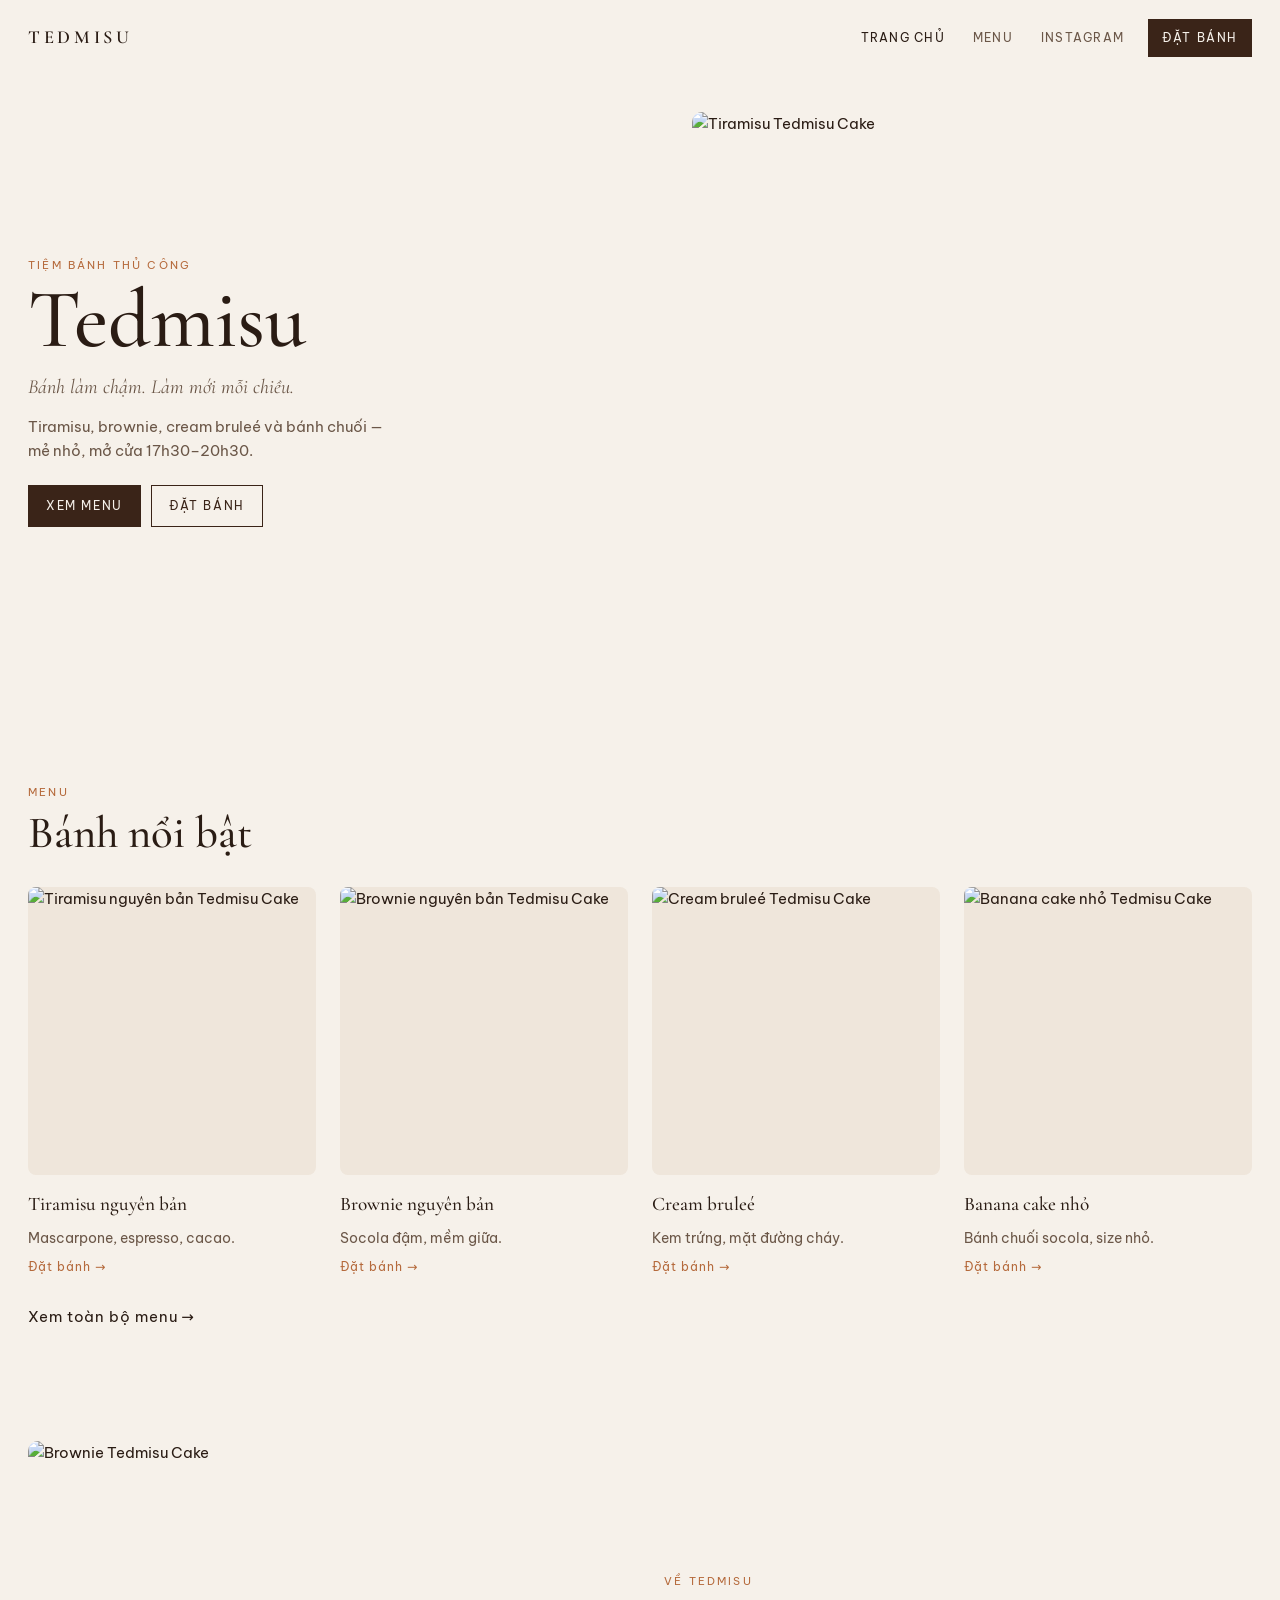
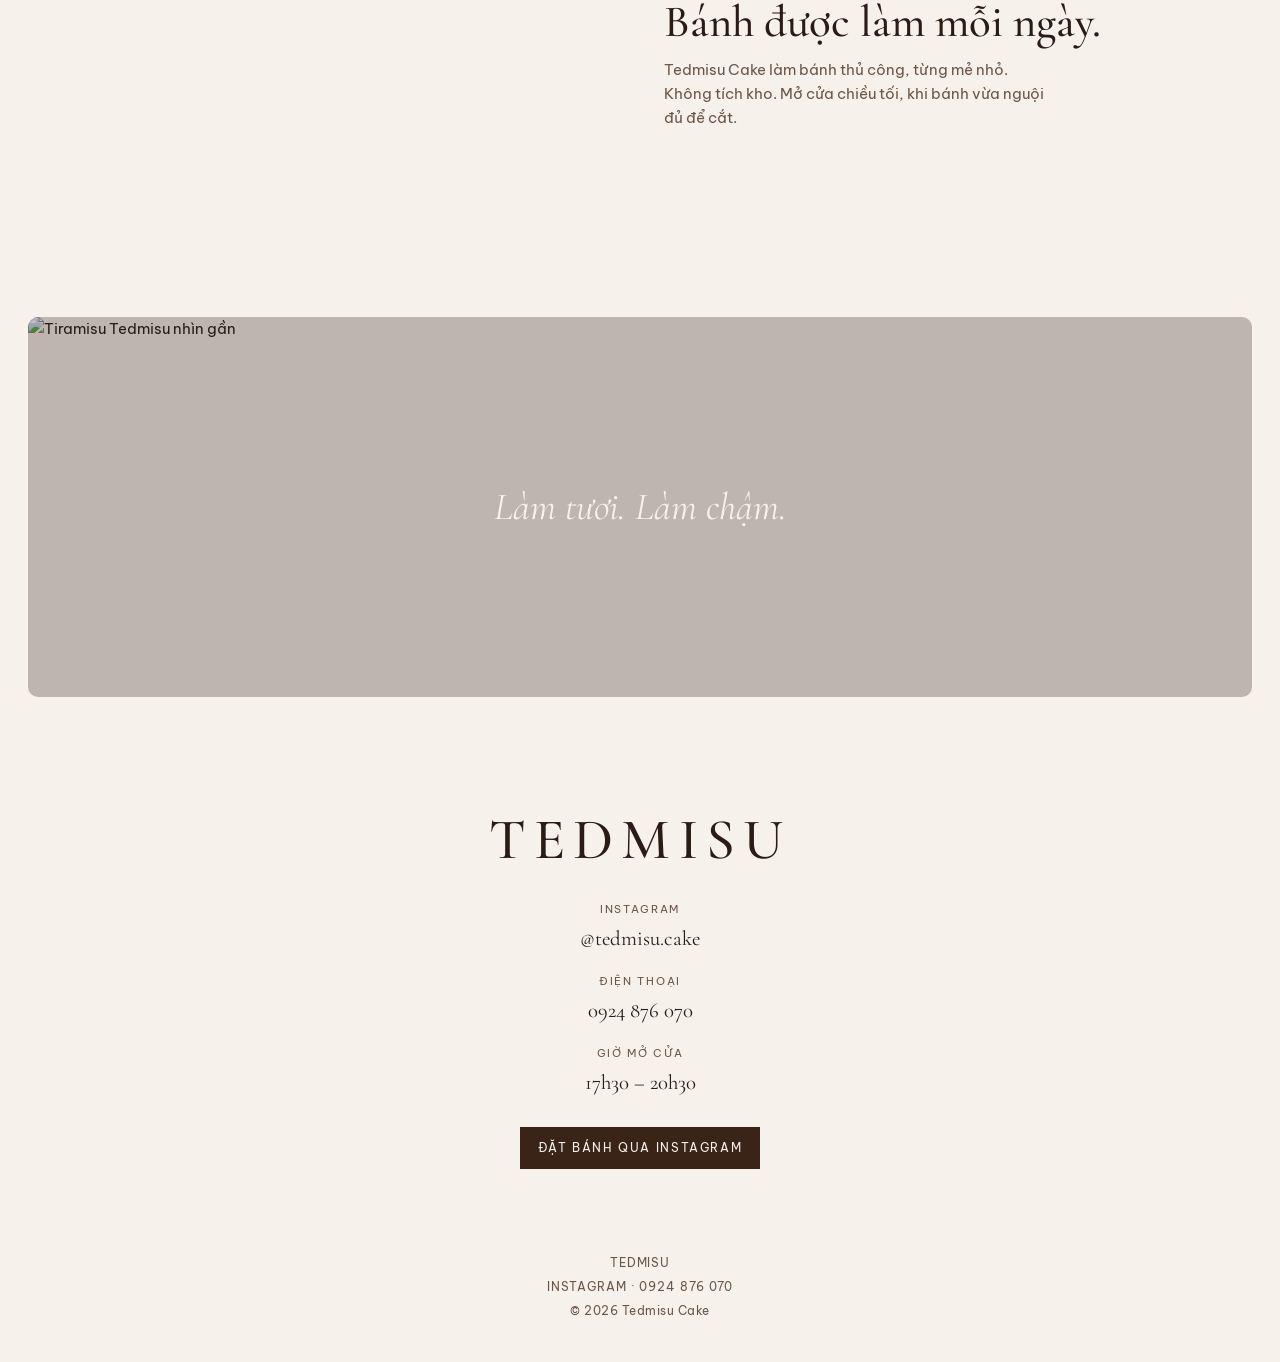
==== commit c1d6ca5d: "update website" ====
--- a/index.html
+++ b/index.html
@@ -6,7 +6,7 @@
     <title>Tedmisu Cake — Bánh handmade, làm mới mỗi ngày</title>
     <meta
       name="description"
-      content="Tedmisu Cake: tiramisu, brownie, cream bruleé, banana chocola cake, chesse bread và nước. Bánh làm trong ngày. Đặt qua Instagram @tedmisu.cake."
+      content="Tedmisu Cake: tiramisu, brownie, cream bruleé, banana cake, chesse bread và nước. Đặt bánh qua Instagram @tedmisu.cake."
     />
     <link rel="preconnect" href="https://fonts.googleapis.com" />
     <link rel="preconnect" href="https://fonts.gstatic.com" crossorigin />
@@ -21,122 +21,132 @@
     <link rel="stylesheet" href="styles.css" />
   </head>
   <body>
-    <a class="skip" href="#san-pham">Tới menu bánh</a>
+    <a class="skip" href="#noi-bat">Tới bánh nổi bật</a>
 
     <header class="header">
-      <a class="logo" href="#home">Tedmisu</a>
-      <nav class="nav-desktop" aria-label="Chính">
-        <a href="#home">Trang chủ</a>
-        <a href="#san-pham">Sản phẩm</a>
-        <a href="#ve-tedmisu">Về Tedmisu</a>
-        <a href="#lien-he">Liên hệ</a>
-        <a href="https://www.instagram.com/tedmisu.cake/" target="_blank" rel="noopener noreferrer">Instagram</a>
-      </nav>
-      <button class="menu-toggle" type="button" aria-expanded="false" aria-controls="mobile-menu">
-        Menu
-      </button>
+      <div class="wrap header-inner">
+        <a class="logo" href="index.html">Tedmisu</a>
+        <nav class="nav-desktop" aria-label="Chính">
+          <a href="index.html" aria-current="page">Trang chủ</a>
+          <a href="menu.html">Menu</a>
+          <a href="https://instagram.com/tedmisu.cake" target="_blank" rel="noopener noreferrer">Instagram</a>
+        </nav>
+        <a class="btn header-cta" href="https://ig.me/m/tedmisu.cake" target="_blank" rel="noopener noreferrer">Đặt bánh</a>
+        <button class="menu-toggle" type="button" aria-expanded="false" aria-controls="mobile-menu">Menu</button>
+      </div>
     </header>
 
     <div class="drawer" id="mobile-menu" hidden>
       <button class="drawer-close" type="button">Đóng</button>
       <nav class="nav-mobile" aria-label="Điện thoại">
-        <a href="#home">Trang chủ</a>
-        <a href="#san-pham">Sản phẩm</a>
-        <a href="#ve-tedmisu">Về Tedmisu</a>
-        <a href="#lien-he">Liên hệ</a>
-        <a href="https://www.instagram.com/tedmisu.cake/" target="_blank" rel="noopener noreferrer">Instagram</a>
+        <a href="index.html">Trang chủ</a>
+        <a href="menu.html">Menu</a>
+        <a href="https://instagram.com/tedmisu.cake" target="_blank" rel="noopener noreferrer">Instagram</a>
         <a class="drawer-cta" href="https://ig.me/m/tedmisu.cake" target="_blank" rel="noopener noreferrer">Đặt bánh</a>
       </nav>
     </div>
 
     <main>
       <section class="hero" id="home">
-        <div class="hero-copy">
-          <p class="kicker">Artisan bakery</p>
-          <h1>Tedmisu</h1>
-          <p class="tagline">Bánh làm chậm. Làm mới mỗi chiều.</p>
-          <div class="hero-actions">
-            <a class="btn" href="#san-pham">Xem bánh</a>
-            <a class="btn btn-ghost" href="https://ig.me/m/tedmisu.cake" target="_blank" rel="noopener noreferrer">Đặt bánh</a>
+        <div class="wrap hero-grid">
+          <div class="hero-copy">
+            <p class="kicker">Tiệm bánh thủ công</p>
+            <h1>Tedmisu</h1>
+            <p class="tagline">Bánh làm chậm. Làm mới mỗi chiều.</p>
+            <p class="lede">Tiramisu, brownie, cream bruleé và bánh chuối — mẻ nhỏ, mở cửa 17h30–20h30.</p>
+            <div class="hero-actions">
+              <a class="btn" href="menu.html">Xem menu</a>
+              <a class="btn btn-ghost" href="https://ig.me/m/tedmisu.cake" target="_blank" rel="noopener noreferrer">Đặt bánh</a>
+            </div>
           </div>
+          <figure class="hero-media">
+            <img
+              src="https://images.unsplash.com/photo-1571877227200-a0d98ea607e9?auto=format&fit=crop&w=900&q=80"
+              alt="Tiramisu Tedmisu Cake"
+              width="560"
+              height="540"
+            />
+          </figure>
         </div>
-        <figure class="hero-media">
-          <img
-            src="https://images.unsplash.com/photo-1571877227200-a0d98ea607e9?auto=format&fit=crop&w=1400&q=80"
-            alt="Tiramisu Tedmisu Cake, lớp cacao và kem mascarpone"
-            width="900"
-            height="1100"
-          />
-        </figure>
       </section>
 
-      <section class="menu" id="san-pham">
-        <header class="section-intro">
-          <p class="kicker">Menu hôm nay</p>
-          <h2>Bánh hôm nay</h2>
-        </header>
-        <nav class="menu-index" aria-label="Nhóm bánh"></nav>
-        <div id="menu"></div>
+      <section class="featured" id="noi-bat">
+        <div class="wrap">
+          <header class="section-intro">
+            <p class="kicker">Menu</p>
+            <h2>Bánh nổi bật</h2>
+          </header>
+          <div class="grid grid-featured" id="featured"></div>
+          <p class="more"><a href="menu.html">Xem toàn bộ menu →</a></p>
+        </div>
       </section>
 
       <section class="story" id="ve-tedmisu">
-        <figure class="story-media">
-          <img
-            src="https://images.unsplash.com/photo-1606313564200-e75d5e30476c?auto=format&fit=crop&w=1200&q=80"
-            alt="Brownie socola Tedmisu Cake"
-            width="800"
-            height="1000"
-            loading="lazy"
-          />
-        </figure>
-        <div class="story-copy">
-          <p class="kicker">Về Tedmisu</p>
-          <h2>Bánh được làm mỗi ngày.</h2>
-          <p>Tedmisu Cake làm bánh thủ công, từng mẻ nhỏ, từ nguyên liệu chọn lọc. Không tích kho. Mở cửa chiều tối, khi bánh vừa nguội đủ để cắt.</p>
+        <div class="wrap story-grid">
+          <figure class="story-media">
+            <img
+              src="https://images.unsplash.com/photo-1606313564200-e75d5e30476c?auto=format&fit=crop&w=800&q=80"
+              alt="Brownie Tedmisu Cake"
+              width="480"
+              height="560"
+              loading="lazy"
+            />
+          </figure>
+          <div class="story-copy">
+            <p class="kicker">Về Tedmisu</p>
+            <h2>Bánh được làm mỗi ngày.</h2>
+            <p>Tedmisu Cake làm bánh thủ công, từng mẻ nhỏ. Không tích kho. Mở cửa chiều tối, khi bánh vừa nguội đủ để cắt.</p>
+          </div>
         </div>
       </section>
 
-      <section class="banner" aria-label="Hình bánh lớn">
-        <img
-          src="https://images.unsplash.com/photo-1571877227200-a0d98ea607e9?auto=format&fit=crop&w=1600&q=80"
-          alt="Tiramisu Tedmisu nhìn gần"
-          width="1600"
-          height="900"
-          loading="lazy"
-        />
-        <p class="banner-line">Làm tươi. Làm chậm.</p>
+      <section class="banner" aria-label="Hình bánh">
+        <div class="wrap banner-inner">
+          <img
+            src="https://images.unsplash.com/photo-1571877227200-a0d98ea607e9?auto=format&fit=crop&w=1200&q=80"
+            alt="Tiramisu Tedmisu nhìn gần"
+            width="1200"
+            height="380"
+            loading="lazy"
+          />
+          <p class="banner-line">Làm tươi. Làm chậm.</p>
+        </div>
       </section>
 
       <section class="contact" id="lien-he">
-        <h2>Tedmisu</h2>
-        <dl>
-          <div>
-            <dt>Instagram</dt>
-            <dd>
-              <a href="https://www.instagram.com/tedmisu.cake/" target="_blank" rel="noopener noreferrer">@tedmisu.cake</a>
-            </dd>
-          </div>
-          <div>
-            <dt>Điện thoại</dt>
-            <dd><a href="tel:0924876070">0924 876 070</a></dd>
-          </div>
-          <div>
-            <dt>Giờ mở cửa</dt>
-            <dd>17h30 – 20h30</dd>
-          </div>
-        </dl>
-        <a class="btn" href="https://ig.me/m/tedmisu.cake" target="_blank" rel="noopener noreferrer">Đặt bánh qua Instagram</a>
+        <div class="wrap contact-inner">
+          <h2>Tedmisu</h2>
+          <dl>
+            <div>
+              <dt>Instagram</dt>
+              <dd>
+                <a href="https://instagram.com/tedmisu.cake" target="_blank" rel="noopener noreferrer">@tedmisu.cake</a>
+              </dd>
+            </div>
+            <div>
+              <dt>Điện thoại</dt>
+              <dd><a href="tel:0924876070">0924 876 070</a></dd>
+            </div>
+            <div>
+              <dt>Giờ mở cửa</dt>
+              <dd>17h30 – 20h30</dd>
+            </div>
+          </dl>
+          <a class="btn" href="https://ig.me/m/tedmisu.cake" target="_blank" rel="noopener noreferrer">Đặt bánh qua Instagram</a>
+        </div>
       </section>
     </main>
 
     <footer class="footer">
-      <p>Tedmisu</p>
-      <p>
-        <a href="https://www.instagram.com/tedmisu.cake/" target="_blank" rel="noopener noreferrer">Instagram</a>
-        ·
-        <a href="tel:0924876070">0924 876 070</a>
-      </p>
-      <p class="copy">© <span id="year"></span> Tedmisu Cake</p>
+      <div class="wrap">
+        <p>Tedmisu</p>
+        <p>
+          <a href="https://instagram.com/tedmisu.cake" target="_blank" rel="noopener noreferrer">Instagram</a>
+          ·
+          <a href="tel:0924876070">0924 876 070</a>
+        </p>
+        <p class="copy">© <span data-year></span> Tedmisu Cake</p>
+      </div>
     </footer>
 
     <script src="app.js"></script>
--- a/styles.css
+++ b/styles.css
@@ -7,6 +7,7 @@
   --caramel: #b56a3c;
   --serif: "Cormorant Garamond", "Times New Roman", serif;
   --sans: "Be Vietnam Pro", system-ui, sans-serif;
+  --wrap: 1240px;
 }
 
 *,
@@ -25,13 +26,12 @@
   color: var(--ink);
   font-family: var(--sans);
   font-size: 15px;
-  line-height: 1.65;
+  line-height: 1.6;
   overflow-x: hidden;
 }
 
 img {
   max-width: 100%;
-  height: auto;
   display: block;
 }
 
@@ -52,24 +52,31 @@
   padding: 8px 12px;
 }
 
+.wrap {
+  width: min(100% - 40px, var(--wrap));
+  margin-inline: auto;
+}
+
 .header {
   position: sticky;
   top: 0;
   z-index: 20;
+  height: 76px;
+  background: rgba(246, 241, 234, 0.95);
+  backdrop-filter: blur(10px);
+}
+
+.header-inner {
+  height: 100%;
   display: flex;
   align-items: center;
-  justify-content: space-between;
   gap: 16px;
-  padding: 14px 20px;
-  padding-top: max(14px, env(safe-area-inset-top));
-  background: rgba(246, 241, 234, 0.94);
-  backdrop-filter: blur(10px);
 }
 
 .logo {
   font-family: var(--serif);
-  font-size: 1.35rem;
-  letter-spacing: 0.18em;
+  font-size: 1.15rem;
+  letter-spacing: 0.2em;
   text-transform: uppercase;
   text-decoration: none;
   font-weight: 600;
@@ -77,9 +84,10 @@
 
 .nav-desktop {
   display: none;
+  margin-left: auto;
   gap: 28px;
-  font-size: 0.82rem;
-  letter-spacing: 0.08em;
+  font-size: 0.78rem;
+  letter-spacing: 0.1em;
   text-transform: uppercase;
 }
 
@@ -88,20 +96,32 @@
   color: var(--muted);
 }
 
-.nav-desktop a:hover {
+.nav-desktop a:hover,
+.nav-desktop a[aria-current="page"] {
   color: var(--ink);
+}
+
+.header-cta {
+  display: none;
+}
+
+@media (max-width: 1023px) {
+  .nav-desktop,
+  .header-cta {
+    display: none !important;
+  }
 }
 
 .menu-toggle,
 .drawer-close {
+  margin-left: auto;
   font: inherit;
-  font-size: 0.78rem;
-  letter-spacing: 0.12em;
+  font-size: 0.75rem;
+  letter-spacing: 0.14em;
   text-transform: uppercase;
   background: none;
   border: 0;
   color: var(--ink);
-  padding: 8px 0;
   min-height: 44px;
   cursor: pointer;
 }
@@ -114,7 +134,7 @@
   padding: 20px 24px;
   display: grid;
   align-content: start;
-  gap: 32px;
+  gap: 28px;
 }
 
 .drawer[hidden] {
@@ -122,78 +142,86 @@
 }
 
 .drawer-close {
+  margin-left: 0;
   justify-self: end;
 }
 
 .nav-mobile {
   display: grid;
-  gap: 8px;
+  gap: 6px;
 }
 
 .nav-mobile a {
   font-family: var(--serif);
-  font-size: clamp(2rem, 9vw, 3rem);
-  text-decoration: none;
-  line-height: 1.2;
+  font-size: clamp(2rem, 8vw, 2.8rem);
+  text-decoration: none;
+  line-height: 1.25;
 }
 
 .drawer-cta {
-  margin-top: 20px;
+  margin-top: 16px;
   font-family: var(--sans) !important;
-  font-size: 0.9rem !important;
+  font-size: 0.85rem !important;
   letter-spacing: 0.14em;
   text-transform: uppercase;
 }
 
 .hero {
+  padding: 36px 0 56px;
+}
+
+.hero-grid {
   display: grid;
   gap: 28px;
-  padding: 28px 20px 64px;
-  min-height: calc(100vh - 64px);
   align-items: center;
 }
 
 .hero-copy h1 {
   font-family: var(--serif);
   font-weight: 500;
-  font-size: clamp(3.2rem, 14vw, 7.5rem);
-  line-height: 0.9;
-  margin: 0 0 16px;
-  letter-spacing: -0.02em;
+  font-size: clamp(3rem, 10vw, 5.2rem);
+  line-height: 0.92;
+  margin: 0 0 12px;
 }
 
 .kicker {
-  margin: 0 0 10px;
-  font-size: 0.7rem;
-  letter-spacing: 0.22em;
+  margin: 0 0 8px;
+  font-size: 0.68rem;
+  letter-spacing: 0.2em;
   text-transform: uppercase;
   color: var(--caramel);
 }
 
 .tagline {
-  margin: 0 0 28px;
+  margin: 0 0 12px;
   font-family: var(--serif);
   font-style: italic;
-  font-size: 1.35rem;
-  color: var(--muted);
+  font-size: 1.25rem;
+  color: var(--muted);
+}
+
+.lede {
+  margin: 0 0 22px;
+  color: var(--muted);
+  max-width: 36ch;
 }
 
 .hero-actions {
   display: flex;
   flex-wrap: wrap;
-  gap: 12px;
+  gap: 10px;
 }
 
 .btn {
   display: inline-flex;
   align-items: center;
   justify-content: center;
-  min-height: 46px;
-  padding: 0 22px;
+  min-height: 42px;
+  padding: 0 18px;
   text-decoration: none;
   background: var(--cocoa);
   color: var(--cream);
-  font-size: 0.78rem;
+  font-size: 0.72rem;
   letter-spacing: 0.14em;
   text-transform: uppercase;
 }
@@ -206,232 +234,255 @@
 
 .hero-media {
   margin: 0;
-  overflow: hidden;
 }
 
 .hero-media img {
   width: 100%;
-  height: min(72vh, 820px);
+  height: 360px;
+  max-width: 560px;
   object-fit: cover;
-}
-
-.menu,
+  border-radius: 10px;
+}
+
+.featured,
 .story,
-.contact {
-  padding: 72px 20px;
-  max-width: 1280px;
-  margin: 0 auto;
-}
-
-.section-intro {
-  margin-bottom: 28px;
-  max-width: 28rem;
+.contact,
+.catalog,
+.menu-hero {
+  padding: 56px 0;
 }
 
 .section-intro h2,
 .story-copy h2,
 .contact h2,
-.group h3 {
+.group h3,
+.menu-hero h1 {
   font-family: var(--serif);
   font-weight: 500;
   line-height: 1.1;
-  margin: 0 0 12px;
+  margin: 0 0 10px;
 }
 
 .section-intro h2,
 .story-copy h2 {
-  font-size: clamp(2.2rem, 6vw, 3.6rem);
+  font-size: clamp(2rem, 5vw, 2.8rem);
+}
+
+.grid {
+  display: grid;
+  gap: 28px 24px;
+  grid-template-columns: 1fr;
+}
+
+.grid-featured {
+  margin-top: 28px;
+}
+
+.card {
+  display: flex;
+  flex-direction: column;
+  gap: 8px;
+  min-width: 0;
+}
+
+.card-media {
+  overflow: hidden;
+  background: var(--paper);
+  border-radius: 8px;
+}
+
+.card-media img {
+  width: 100%;
+  aspect-ratio: 1 / 1;
+  max-height: 380px;
+  height: auto;
+  object-fit: cover;
+}
+
+@media (hover: hover) {
+  .card-media img {
+    transition: transform 0.45s ease;
+  }
+
+  .card:hover img {
+    transform: scale(1.03);
+  }
+}
+
+.card h4 {
+  font-family: var(--serif);
+  font-size: 1.2rem;
+  font-weight: 500;
+  margin: 6px 0 0;
+}
+
+.card .desc {
+  margin: 0;
+  color: var(--muted);
+  font-size: 0.86rem;
+}
+
+.price {
+  margin: 0;
+  font-size: 0.88rem;
+}
+
+.text-link {
+  font-size: 0.78rem;
+  letter-spacing: 0.08em;
+  text-decoration: none;
+  color: var(--caramel);
+}
+
+.text-link:hover {
+  color: var(--ink);
+}
+
+.more {
+  margin: 28px 0 0;
+}
+
+.more a {
+  text-decoration: none;
+  letter-spacing: 0.06em;
+}
+
+.story-grid {
+  display: grid;
+  gap: 28px;
+  align-items: center;
+}
+
+.story-media {
+  margin: 0;
+}
+
+.story-media img {
+  width: 100%;
+  max-width: 480px;
+  height: 420px;
+  object-fit: cover;
+  border-radius: 10px;
+}
+
+.story-copy p:last-child {
+  margin: 0;
+  max-width: 38ch;
+  color: var(--muted);
+}
+
+.banner {
+  padding: 0 0 56px;
+}
+
+.banner-inner {
+  position: relative;
+  overflow: hidden;
+  border-radius: 10px;
+}
+
+.banner-inner img {
+  width: 100%;
+  height: 360px;
+  object-fit: cover;
+}
+
+.banner-line {
+  position: absolute;
+  inset: 0;
+  margin: 0;
+  display: grid;
+  place-items: center;
+  font-family: var(--serif);
+  font-style: italic;
+  font-size: clamp(1.5rem, 4vw, 2.4rem);
+  color: #f6f1ea;
+  background: rgba(42, 28, 20, 0.28);
+}
+
+.contact-inner {
+  text-align: center;
+}
+
+.contact h2 {
+  font-size: clamp(2.4rem, 6vw, 3.6rem);
+  letter-spacing: 0.14em;
+  text-transform: uppercase;
+  margin-bottom: 28px;
+}
+
+.contact dl {
+  margin: 0 auto 28px;
+  display: grid;
+  gap: 18px;
+  max-width: 380px;
+}
+
+.contact dt {
+  font-size: 0.66rem;
+  letter-spacing: 0.16em;
+  text-transform: uppercase;
+  color: var(--muted);
+}
+
+.contact dd {
+  margin: 4px 0 0;
+  font-family: var(--serif);
+  font-size: 1.3rem;
+}
+
+.contact a {
+  text-decoration: none;
+}
+
+.menu-hero {
+  padding-bottom: 12px;
+}
+
+.menu-hero h1 {
+  font-size: clamp(3rem, 8vw, 4.6rem);
 }
 
 .menu-index {
   display: flex;
   flex-wrap: wrap;
-  gap: 8px 18px;
-  margin-bottom: 36px;
+  gap: 8px 16px;
+  margin-top: 20px;
 }
 
 .menu-index a {
-  font-size: 0.75rem;
+  font-size: 0.72rem;
   letter-spacing: 0.12em;
   text-transform: uppercase;
   text-decoration: none;
   color: var(--muted);
 }
 
-.menu-index a:hover {
-  color: var(--ink);
-}
-
 .group {
-  scroll-margin-top: 80px;
-  margin-bottom: 56px;
+  scroll-margin-top: 92px;
+  margin-bottom: 48px;
 }
 
 .group h3 {
-  font-size: clamp(1.6rem, 4vw, 2.2rem);
-  margin-bottom: 20px;
-}
-
-.grid {
-  display: grid;
-  gap: 36px 22px;
-}
-
-.card {
-  display: flex;
-  flex-direction: column;
-  gap: 12px;
-}
-
-.card-media {
-  overflow: hidden;
-  background: var(--paper);
-}
-
-.card-media img {
-  width: 100%;
-  aspect-ratio: 4 / 5;
-  object-fit: cover;
-  transition: transform 0.6s ease;
-}
-
-@media (hover: hover) {
-  .card:hover img {
-    transform: scale(1.04);
-  }
-
-  .card .btn {
-    opacity: 0.72;
-  }
-
-  .card:hover .btn {
-    opacity: 1;
-  }
-}
-
-.card h4 {
-  font-family: var(--serif);
-  font-size: 1.45rem;
-  font-weight: 500;
-  margin: 0;
-}
-
-.card .desc {
-  margin: 0;
-  color: var(--muted);
-  font-size: 0.92rem;
-}
-
-.price {
-  margin: 2px 0 0;
-  font-size: 0.9rem;
-  letter-spacing: 0.04em;
-}
-
-.card .btn {
-  align-self: start;
-  margin-top: 4px;
-}
-
-.story {
-  display: grid;
-  gap: 32px;
-  align-items: center;
-}
-
-.story-media {
-  margin: 0;
-  overflow: hidden;
-}
-
-.story-media img {
-  width: 100%;
-  aspect-ratio: 4 / 5;
-  object-fit: cover;
-}
-
-.story-copy p:last-child {
-  margin: 0;
-  max-width: 36ch;
-  color: var(--muted);
-}
-
-.banner {
-  position: relative;
-  margin: 0;
-  min-height: 58vh;
-  overflow: hidden;
-}
-
-.banner img {
-  width: 100%;
-  height: 70vh;
-  object-fit: cover;
-  transform: scale(1.06);
-  transition: transform 0.4s ease-out;
-}
-
-.banner-line {
-  position: absolute;
-  inset: 0;
-  margin: 0;
-  display: grid;
-  place-items: center;
-  font-family: var(--serif);
-  font-style: italic;
-  font-size: clamp(1.8rem, 5vw, 3.4rem);
-  color: #f6f1ea;
+  font-size: 1.7rem;
+  margin-bottom: 18px;
+}
+
+.catalog {
+  padding-top: 12px;
+}
+
+.footer {
+  padding: 24px 0 36px;
   text-align: center;
-  padding: 20px;
-  background: rgba(42, 28, 20, 0.28);
-}
-
-.contact {
-  text-align: center;
-}
-
-.contact h2 {
-  font-size: clamp(2.8rem, 8vw, 5rem);
-  letter-spacing: 0.12em;
-  text-transform: uppercase;
-  margin-bottom: 36px;
-}
-
-.contact dl {
-  margin: 0 auto 36px;
-  display: grid;
-  gap: 22px;
-  max-width: 420px;
-}
-
-.contact dt {
-  font-size: 0.68rem;
-  letter-spacing: 0.18em;
-  text-transform: uppercase;
-  color: var(--muted);
-}
-
-.contact dd {
-  margin: 6px 0 0;
-  font-family: var(--serif);
-  font-size: 1.4rem;
-}
-
-.contact a {
-  text-decoration: none;
-}
-
-.footer {
-  padding: 28px 20px 40px;
-  text-align: center;
-  font-size: 0.78rem;
+  font-size: 0.74rem;
   letter-spacing: 0.08em;
   text-transform: uppercase;
   color: var(--muted);
 }
 
 .footer p {
-  margin: 6px 0;
+  margin: 5px 0;
 }
 
 .footer a {
@@ -447,68 +498,78 @@
   overflow: hidden;
 }
 
-@media (min-width: 768px) {
-  .hero {
-    grid-template-columns: 0.9fr 1.1fr;
-    gap: 48px;
-    padding: 40px 40px 96px;
-  }
-
-  .hero-media img {
-    height: min(82vh, 900px);
-  }
-
-  .menu,
-  .story,
-  .contact {
-    padding: 96px 40px;
-  }
-
+@media (min-width: 480px) {
   .grid {
     grid-template-columns: repeat(2, 1fr);
   }
-
-  .story {
+}
+
+@media (min-width: 768px) {
+  .wrap {
+    width: min(100% - 56px, var(--wrap));
+  }
+
+  .hero-grid {
+    grid-template-columns: 0.45fr 0.55fr;
+    gap: 40px;
+  }
+
+  .hero-media {
+    justify-self: end;
+  }
+
+  .hero-media img {
+    width: 520px;
+    height: 540px;
+  }
+
+  .grid-featured {
+    grid-template-columns: repeat(2, 1fr);
+  }
+
+  .grid-featured .card-media img {
+    max-height: 320px;
+  }
+
+  .story-grid {
     grid-template-columns: 1fr 1fr;
-    gap: 64px;
-  }
-
-  .story-media img {
-    aspect-ratio: 4 / 5;
-    height: 100%;
+    gap: 48px;
+  }
+
+  .banner-inner img {
+    height: 380px;
   }
 }
 
 @media (min-width: 1024px) {
-  .nav-desktop {
+  .nav-desktop,
+  .header-cta {
     display: flex;
+  }
+
+  .header-cta {
+    margin-left: 8px;
+    min-height: 38px;
+    padding: 0 14px;
   }
 
   .menu-toggle {
     display: none;
   }
 
-  .header {
-    padding: 18px 48px;
-  }
-
-  .hero,
-  .menu,
-  .story,
-  .contact {
-    padding-left: 48px;
-    padding-right: 48px;
-  }
-
-  .grid {
+  .grid:not(.grid-featured) {
     grid-template-columns: repeat(3, 1fr);
-  }
-}
-
-@media (min-width: 1440px) {
-  .hero {
-    max-width: 1440px;
-    margin: 0 auto;
-    padding-top: 48px;
-  }
-}
+    gap: 32px 28px;
+  }
+
+  .grid-featured {
+    grid-template-columns: repeat(4, 1fr);
+  }
+}
+
+@media (min-width: 1200px) {
+  .hero-media img {
+    width: 560px;
+    height: 560px;
+  }
+}
